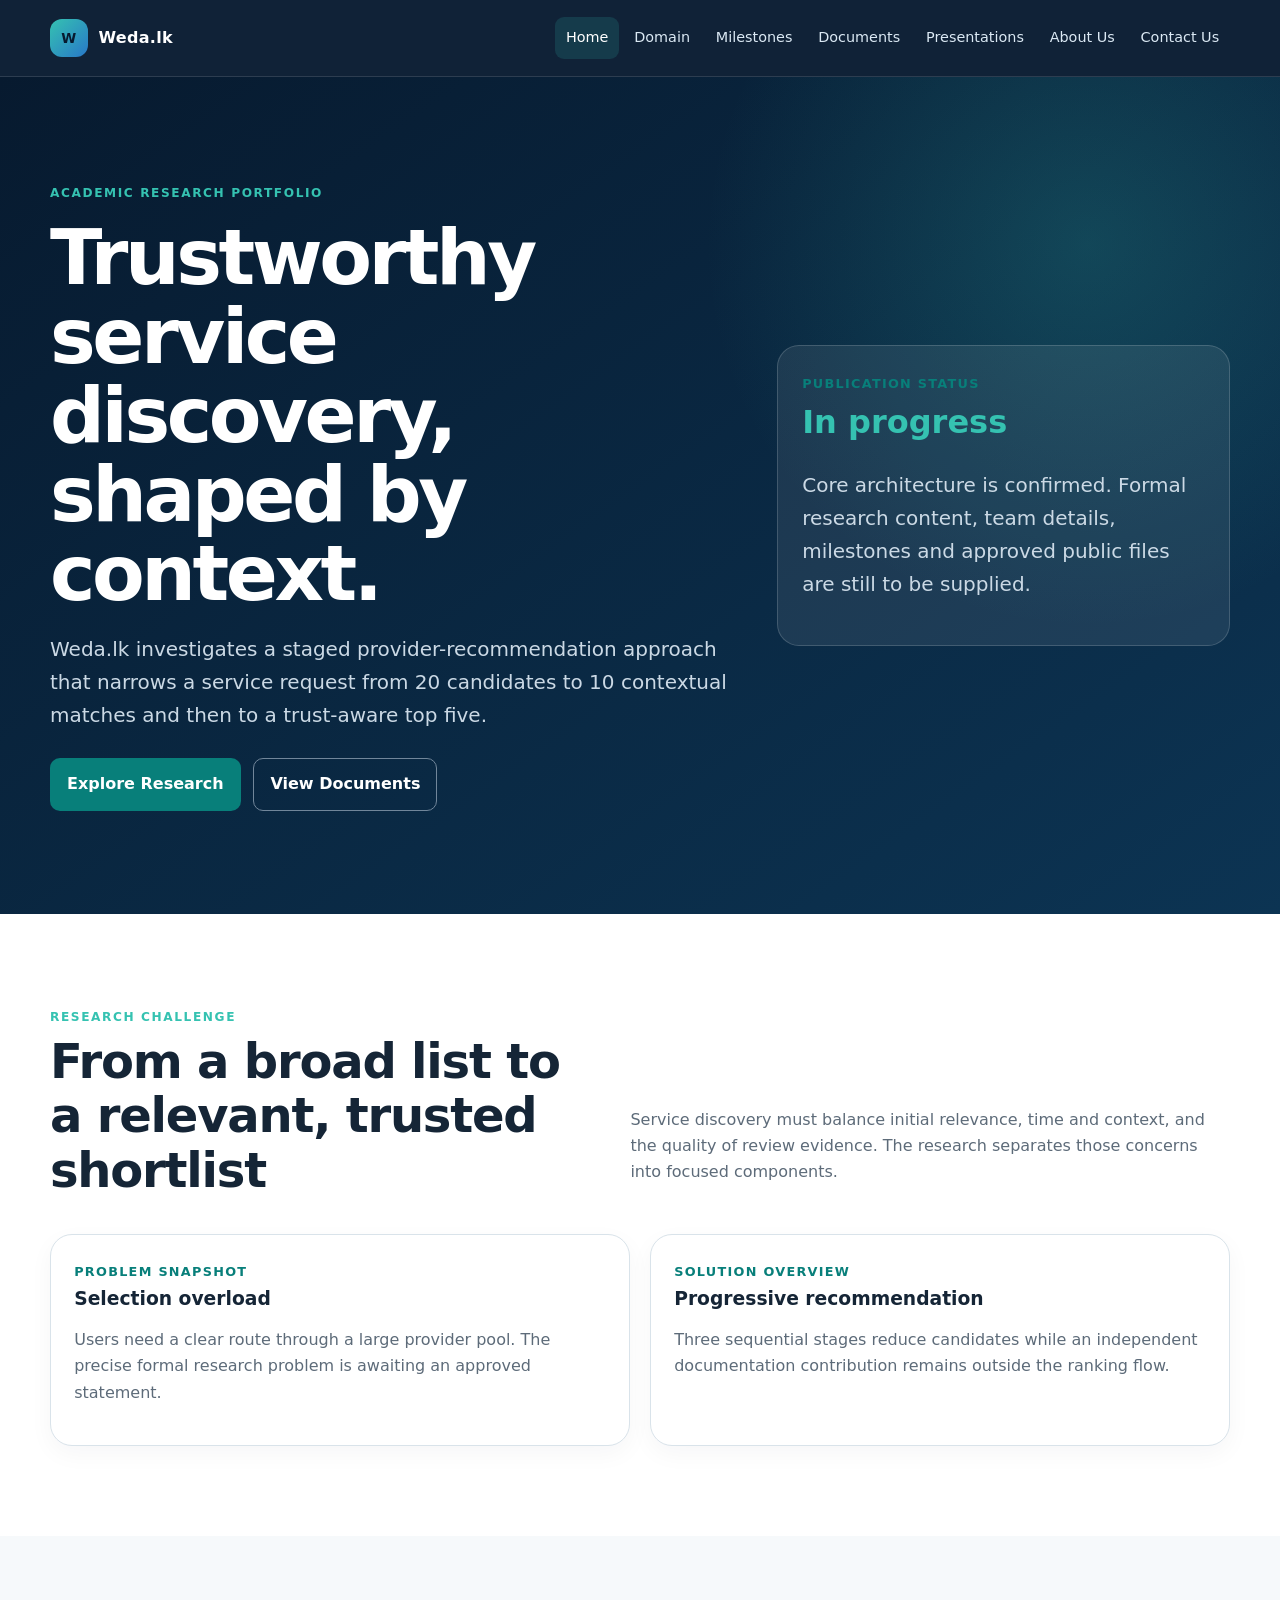
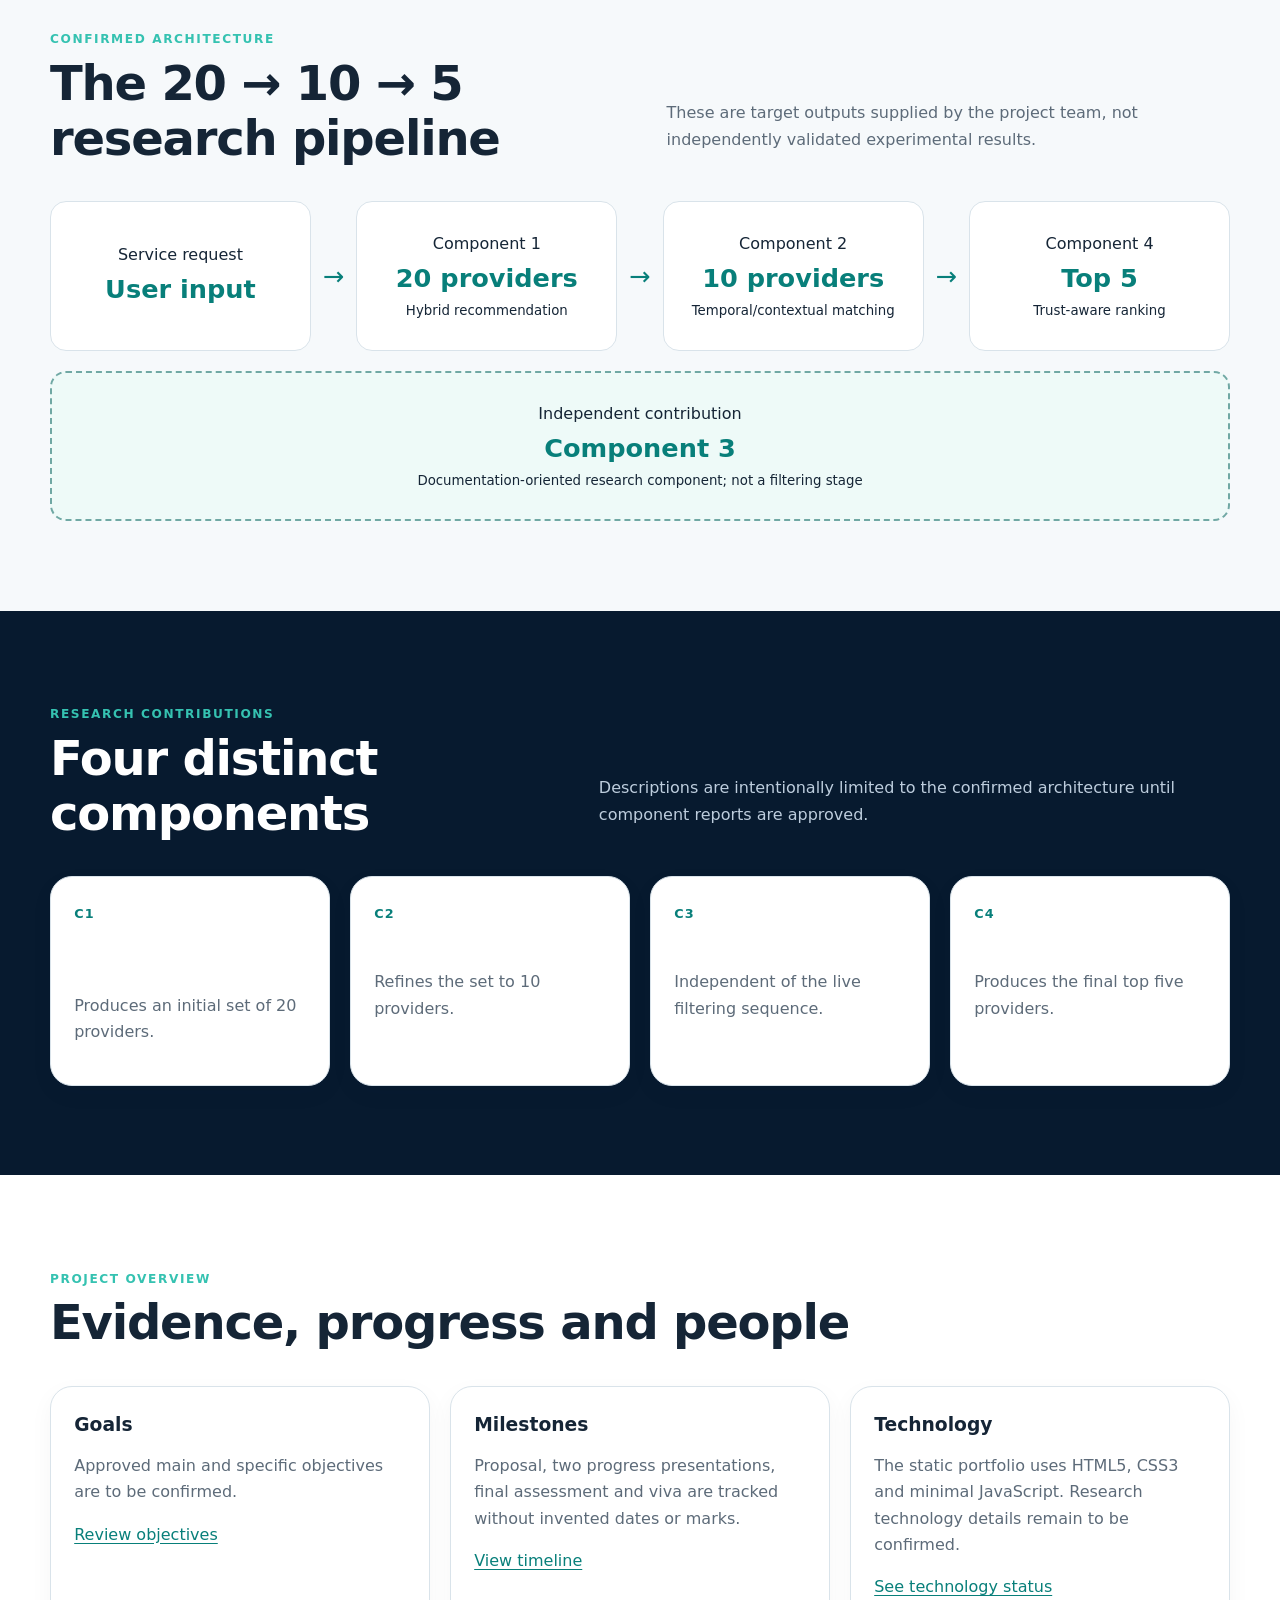
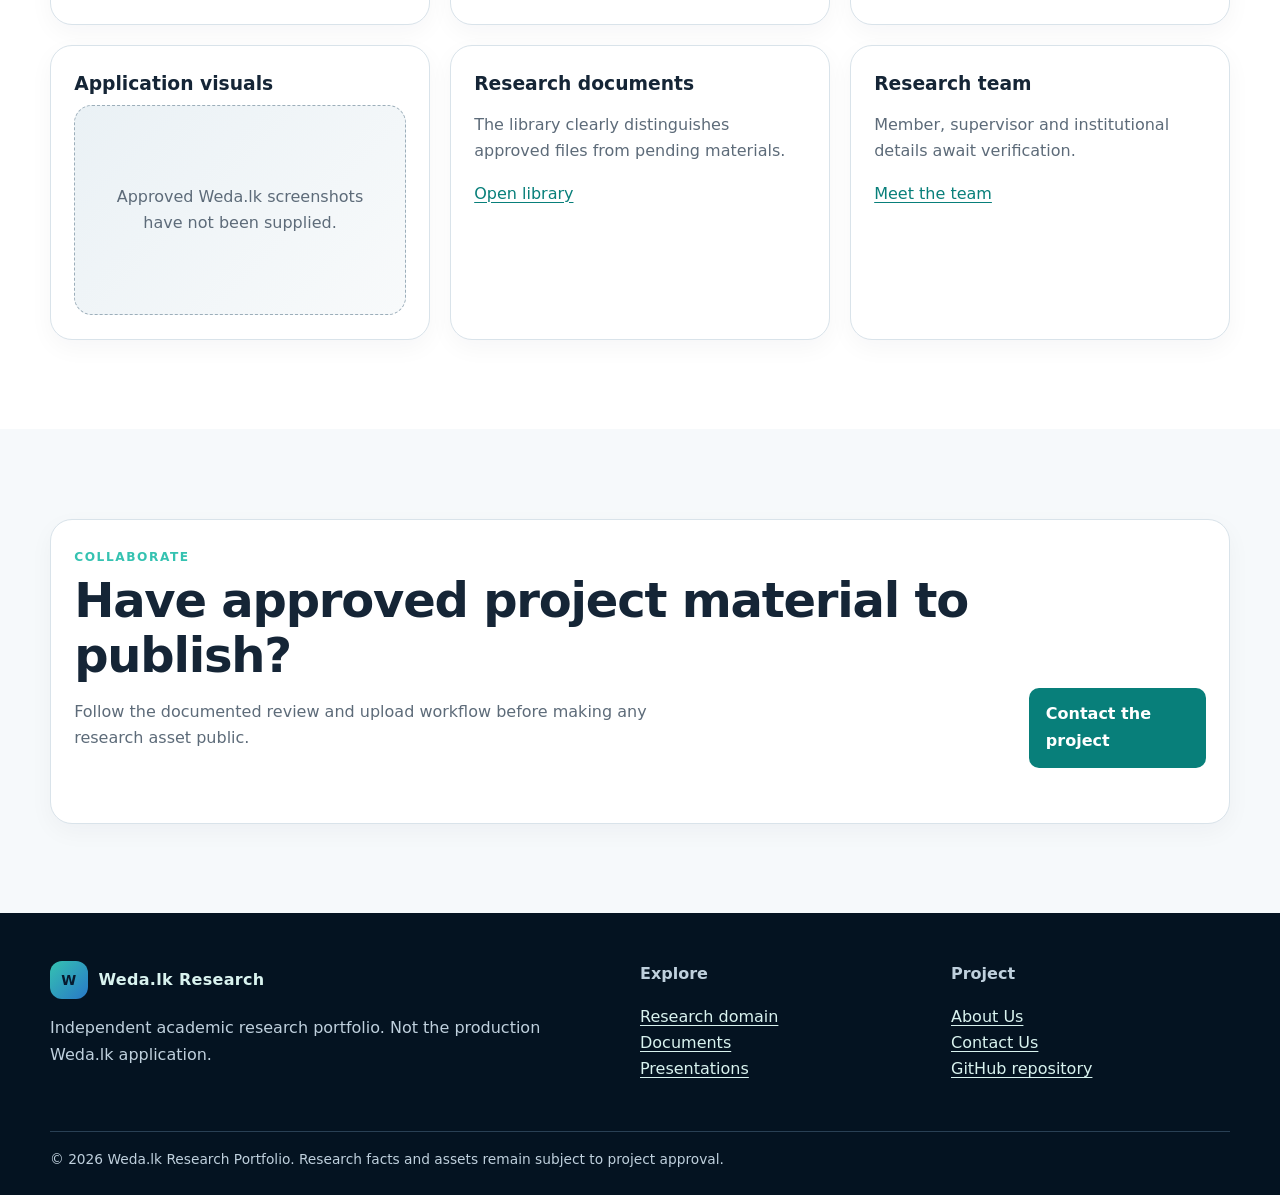
==== index.html @ 677abee5 "Build complete Weda.lk research portfolio" ====
<!doctype html><html lang="en"><head><meta charset="utf-8"><meta name="viewport" content="width=device-width,initial-scale=1"><title>Weda.lk Research Portfolio | Home</title><meta name="description" content="Academic research portfolio for the Weda.lk service-provider recommendation project."><meta property="og:title" content="Weda.lk Research Portfolio"><meta property="og:description" content="Explore the Weda.lk research architecture, methodology, milestones and approved outputs."><meta property="og:type" content="website"><link rel="icon" href="./assets/icons/favicon.svg"><link rel="stylesheet" href="./css/style.css"><script defer src="./js/main.js"></script></head><body><a class="skip-link" href="#main">Skip to content</a>
<header class="site-header"><nav class="container nav-wrap" aria-label="Primary"><a class="brand" href="./index.html"><span class="brand-mark">W</span>Weda.lk <span class="sr-only">Research</span></a><button class="menu-toggle" aria-expanded="false" aria-controls="primary-nav">Menu</button><ul class="nav-list" id="primary-nav"><li><a aria-current="page" href="./index.html">Home</a></li><li><a href="./domain.html">Domain</a></li><li><a href="./milestones.html">Milestones</a></li><li><a href="./documents.html">Documents</a></li><li><a href="./presentations.html">Presentations</a></li><li><a href="./about.html">About Us</a></li><li><a href="./contact.html">Contact Us</a></li></ul></nav></header>
<main id="main"><section class="hero"><div class="container hero-grid"><div><span class="eyebrow">Academic research portfolio</span><h1>Trustworthy service discovery, shaped by context.</h1><p>Weda.lk investigates a staged provider-recommendation approach that narrows a service request from 20 candidates to 10 contextual matches and then to a trust-aware top five.</p><div class="actions"><a class="button" href="./domain.html">Explore Research</a><a class="button button-secondary" href="./documents.html">View Documents</a></div></div><aside class="hero-card" aria-label="Research status"><span class="kicker">Publication status</span><strong>In progress</strong><p>Core architecture is confirmed. Formal research content, team details, milestones and approved public files are still to be supplied.</p></aside></div></section>
<section class="section section-white"><div class="container"><div class="section-head"><div><span class="eyebrow">Research challenge</span><h2>From a broad list to a relevant, trusted shortlist</h2></div><p>Service discovery must balance initial relevance, time and context, and the quality of review evidence. The research separates those concerns into focused components.</p></div><div class="grid grid-2"><article class="card reveal"><span class="kicker">Problem snapshot</span><h3>Selection overload</h3><p>Users need a clear route through a large provider pool. The precise formal research problem is awaiting an approved statement.</p></article><article class="card reveal"><span class="kicker">Solution overview</span><h3>Progressive recommendation</h3><p>Three sequential stages reduce candidates while an independent documentation contribution remains outside the ranking flow.</p></article></div></div></section>
<section class="section"><div class="container"><div class="section-head"><div><span class="eyebrow">Confirmed architecture</span><h2>The 20 → 10 → 5 research pipeline</h2></div><p>These are target outputs supplied by the project team, not independently validated experimental results.</p></div><div class="flow" aria-label="Recommendation pipeline"><div class="flow-step"><span>Service request</span><strong>User input</strong></div><span class="flow-arrow" aria-hidden="true">→</span><div class="flow-step"><span>Component 1</span><strong>20 providers</strong><small>Hybrid recommendation</small></div><span class="flow-arrow" aria-hidden="true">→</span><div class="flow-step"><span>Component 2</span><strong>10 providers</strong><small>Temporal/contextual matching</small></div><span class="flow-arrow" aria-hidden="true">→</span><div class="flow-step"><span>Component 4</span><strong>Top 5</strong><small>Trust-aware ranking</small></div></div><div class="flow-step independent"><span>Independent contribution</span><strong>Component 3</strong><small>Documentation-oriented research component; not a filtering stage</small></div></div></section>
<section class="section section-dark"><div class="container"><div class="section-head"><div><span class="eyebrow">Research contributions</span><h2>Four distinct components</h2></div><p>Descriptions are intentionally limited to the confirmed architecture until component reports are approved.</p></div><div class="grid grid-4"><article class="card"><span class="kicker">C1</span><h3>Hybrid recommendation</h3><p>Produces an initial set of 20 providers.</p></article><article class="card"><span class="kicker">C2</span><h3>Context matching</h3><p>Refines the set to 10 providers.</p></article><article class="card"><span class="kicker">C3</span><h3>Documentation</h3><p>Independent of the live filtering sequence.</p></article><article class="card"><span class="kicker">C4</span><h3>Trust-aware ranking</h3><p>Produces the final top five providers.</p></article></div></div></section>
<section class="section section-white"><div class="container"><div class="section-head"><div><span class="eyebrow">Project overview</span><h2>Evidence, progress and people</h2></div></div><div class="grid grid-3"><article class="card"><h3>Goals</h3><p>Approved main and specific objectives are to be confirmed.</p><a href="./domain.html#objectives">Review objectives</a></article><article class="card"><h3>Milestones</h3><p>Proposal, two progress presentations, final assessment and viva are tracked without invented dates or marks.</p><a href="./milestones.html">View timeline</a></article><article class="card"><h3>Technology</h3><p>The static portfolio uses HTML5, CSS3 and minimal JavaScript. Research technology details remain to be confirmed.</p><a href="./domain.html#technology">See technology status</a></article><article class="card"><h3>Application visuals</h3><div class="placeholder">Approved Weda.lk screenshots have not been supplied.</div></article><article class="card"><h3>Research documents</h3><p>The library clearly distinguishes approved files from pending materials.</p><a href="./documents.html">Open library</a></article><article class="card"><h3>Research team</h3><p>Member, supervisor and institutional details await verification.</p><a href="./about.html">Meet the team</a></article></div></div></section>
<section class="section"><div class="container card"><div class="section-head"><div><span class="eyebrow">Collaborate</span><h2>Have approved project material to publish?</h2><p>Follow the documented review and upload workflow before making any research asset public.</p></div><a class="button" href="./contact.html">Contact the project</a></div></div></section></main>
<footer class="site-footer"><div class="container footer-grid"><div><a class="brand" href="./index.html"><span class="brand-mark">W</span>Weda.lk Research</a><p>Independent academic research portfolio. Not the production Weda.lk application.</p></div><div><strong>Explore</strong><ul><li><a href="./domain.html">Research domain</a></li><li><a href="./documents.html">Documents</a></li><li><a href="./presentations.html">Presentations</a></li></ul></div><div><strong>Project</strong><ul><li><a href="./about.html">About Us</a></li><li><a href="./contact.html">Contact Us</a></li><li><a href="https://github.com/tharu1010/weda-research-portfolio" target="_blank" rel="noopener noreferrer">GitHub repository</a></li></ul></div></div><div class="container subfooter">© <span data-year>2026</span> Weda.lk Research Portfolio. Research facts and assets remain subject to project approval.</div></footer></body></html>
---- css/style.css ----
:root{--navy:#071a2f;--navy-2:#102c49;--ink:#152536;--muted:#5d6b79;--teal:#087f7a;--aqua:#35c2b1;--blue:#2878c8;--paper:#f6f9fb;--white:#fff;--line:#d9e3ea;--amber:#a96005;--shadow:0 18px 50px rgba(7,26,47,.1);--radius:22px;--max:1180px}
*{box-sizing:border-box}html{scroll-behavior:smooth}body{margin:0;font:16px/1.65 system-ui,-apple-system,"Segoe UI",sans-serif;color:var(--ink);background:var(--paper)}img{max-width:100%;height:auto}a{color:var(--teal);text-underline-offset:3px}button,input,select,textarea{font:inherit}.container{width:min(calc(100% - 2rem),var(--max));margin-inline:auto}.skip-link{position:fixed;z-index:100;left:1rem;top:-5rem;background:#fff;padding:.8rem 1rem;border-radius:8px}.skip-link:focus{top:1rem}.site-header{position:sticky;top:0;z-index:40;background:rgba(7,26,47,.96);backdrop-filter:blur(12px);border-bottom:1px solid rgba(255,255,255,.12)}.nav-wrap{min-height:76px;display:flex;align-items:center;justify-content:space-between;gap:1.5rem}.brand{display:flex;align-items:center;gap:.65rem;color:#fff;text-decoration:none;font-weight:800;letter-spacing:.02em}.brand-mark{display:grid;place-items:center;width:38px;height:38px;border-radius:12px;background:linear-gradient(135deg,var(--aqua),var(--blue));color:var(--navy);font-size:.85rem}.nav-list{display:flex;gap:.25rem;align-items:center;margin:0;padding:0;list-style:none}.nav-list a{display:block;color:#dbe9f4;text-decoration:none;padding:.55rem .68rem;border-radius:9px;font-size:.9rem}.nav-list a:hover,.nav-list a[aria-current=page]{background:rgba(53,194,177,.16);color:#fff}.menu-toggle{display:none;color:#fff;background:transparent;border:1px solid #61788f;border-radius:9px;padding:.5rem .7rem}.hero{background:radial-gradient(circle at 85% 20%,rgba(53,194,177,.2),transparent 30%),linear-gradient(145deg,var(--navy),#0c3453);color:#fff;padding:clamp(4rem,8vw,7rem) 0}.hero-grid{display:grid;grid-template-columns:1.2fr .8fr;gap:3rem;align-items:center}.eyebrow{display:inline-flex;align-items:center;gap:.45rem;color:var(--aqua);font-weight:750;text-transform:uppercase;letter-spacing:.13em;font-size:.76rem}.hero h1,.page-hero h1{font-size:clamp(2.5rem,6vw,5.3rem);line-height:1.03;letter-spacing:-.045em;margin:.75rem 0 1.2rem}.hero p{color:#cbd9e5;font-size:clamp(1.05rem,2vw,1.25rem);max-width:66ch}.hero-card{padding:1.5rem;background:rgba(255,255,255,.08);border:1px solid rgba(255,255,255,.16);border-radius:var(--radius)}.hero-card strong{display:block;color:var(--aqua);font-size:2rem}.actions{display:flex;flex-wrap:wrap;gap:.8rem;margin-top:1.6rem}.button{display:inline-flex;align-items:center;justify-content:center;gap:.4rem;padding:.78rem 1rem;border-radius:10px;border:1px solid transparent;background:var(--teal);color:#fff;text-decoration:none;font-weight:720;cursor:pointer}.button:hover{filter:brightness(1.08)}.button-secondary{background:transparent;border-color:#71869a;color:inherit}.button-disabled,[aria-disabled=true]{opacity:.5;pointer-events:none}.page-hero{padding:3.8rem 0;background:linear-gradient(135deg,var(--navy),var(--navy-2));color:#fff}.page-hero h1{font-size:clamp(2.3rem,5vw,4.3rem)}.page-hero p{max-width:70ch;color:#cfdae5;font-size:1.1rem}.section{padding:clamp(3.6rem,7vw,6.5rem) 0}.section-white{background:#fff}.section-dark{background:var(--navy);color:#fff}.section-head{display:flex;justify-content:space-between;gap:2rem;align-items:end;margin-bottom:2rem}.section-head h2,.prose h2{margin:.25rem 0;font-size:clamp(1.8rem,4vw,3rem);line-height:1.14;letter-spacing:-.025em}.section-head p{max-width:62ch;color:var(--muted)}.section-dark .section-head p{color:#bdcddd}.grid{display:grid;gap:1.25rem}.grid-2{grid-template-columns:repeat(2,minmax(0,1fr))}.grid-3{grid-template-columns:repeat(3,minmax(0,1fr))}.grid-4{grid-template-columns:repeat(4,minmax(0,1fr))}.card{background:#fff;border:1px solid var(--line);border-radius:var(--radius);padding:1.45rem;box-shadow:0 8px 24px rgba(7,26,47,.04)}.card h3{margin:.2rem 0 .6rem;line-height:1.25}.card p{color:var(--muted)}.kicker{color:var(--teal);font-weight:750;font-size:.8rem;text-transform:uppercase;letter-spacing:.1em}.flow{display:grid;grid-template-columns:1fr auto 1fr auto 1fr auto 1fr;gap:.75rem;align-items:center}.flow-step{text-align:center;background:#fff;border:1px solid var(--line);padding:1.2rem;border-radius:16px;min-height:150px;display:grid;align-content:center}.flow-step strong{color:var(--teal);font-size:1.6rem}.flow-arrow{color:var(--teal);font-size:1.6rem}.independent{margin-top:1.25rem;border:2px dashed #70a8a4;background:#eefaf8}.notice{border-left:4px solid var(--teal);background:#edf8f7;padding:1rem 1.15rem;border-radius:0 12px 12px 0}.notice-warning{border-color:var(--amber);background:#fff7e8}.badge{display:inline-flex;border:1px solid var(--line);border-radius:999px;padding:.28rem .62rem;font-size:.78rem;font-weight:700;background:#fff}.badge.available{color:#08645f;border-color:#8fd1c9}.badge.pending{color:#865007;border-color:#e1be83}.meta{display:flex;flex-wrap:wrap;gap:.5rem;margin:.8rem 0}.filters{display:grid;grid-template-columns:2fr 1fr 1fr;gap:.8rem;margin-bottom:1.5rem}.field label{display:block;font-weight:700;margin-bottom:.35rem}.field input,.field select,.field textarea{width:100%;padding:.78rem;border:1px solid #aab8c4;border-radius:9px;background:#fff}.library-empty{text-align:center;padding:2.5rem;border:1px dashed #9aabb8;border-radius:16px}.timeline{border-left:2px solid #8ecbc6;margin-left:.7rem;padding-left:2rem}.timeline-item{position:relative;margin-bottom:1.5rem}.timeline-item:before{content:"";position:absolute;width:13px;height:13px;border-radius:50%;background:var(--teal);left:-2.45rem;top:1.3rem;box-shadow:0 0 0 6px #dff4f1}.anchor-nav{display:flex;gap:.5rem;overflow:auto;padding:.75rem 0;position:sticky;top:76px;z-index:20;background:rgba(246,249,251,.95)}.anchor-nav a{white-space:nowrap;background:#fff;border:1px solid var(--line);border-radius:999px;padding:.45rem .75rem;text-decoration:none;font-size:.85rem}.prose{max-width:850px}.prose section{scroll-margin-top:150px;padding:2rem 0;border-bottom:1px solid var(--line)}.prose h3{margin-top:1.5rem}.placeholder{min-height:210px;display:grid;place-items:center;text-align:center;background:linear-gradient(135deg,#eaf1f5,#f8fafb);border:1px dashed #9caeba;border-radius:18px;color:var(--muted);padding:1.5rem}.team-avatar{width:64px;height:64px;display:grid;place-items:center;background:var(--navy);color:#fff;border-radius:18px;font-weight:800}.site-footer{background:#041321;color:#bfd0dd;padding:3rem 0 1.5rem}.footer-grid{display:grid;grid-template-columns:2fr 1fr 1fr;gap:2rem}.site-footer a{color:#d9f3ef}.site-footer ul{list-style:none;padding:0}.subfooter{border-top:1px solid #294054;margin-top:2rem;padding-top:1rem;font-size:.86rem}.reveal{opacity:0;transform:translateY(14px);transition:.55s ease}.reveal.is-visible{opacity:1;transform:none}:focus-visible{outline:3px solid #f2b84b;outline-offset:3px}.js-hidden{display:none!important}
@media(max-width:950px){.menu-toggle{display:block}.nav-list{display:none;position:absolute;top:76px;left:1rem;right:1rem;background:var(--navy);padding:.7rem;border-radius:12px;box-shadow:var(--shadow)}.nav-list.open{display:block}.nav-list a{padding:.75rem}.hero-grid,.grid-4,.grid-3{grid-template-columns:repeat(2,minmax(0,1fr))}.flow{grid-template-columns:1fr}.flow-arrow{transform:rotate(90deg);text-align:center}.footer-grid{grid-template-columns:1fr 1fr}.filters{grid-template-columns:1fr}}
@media(max-width:640px){.container{width:min(calc(100% - 1.25rem),var(--max))}.hero-grid,.grid-4,.grid-3,.grid-2,.footer-grid{grid-template-columns:1fr}.hero{padding:3.5rem 0}.hero h1{font-size:2.65rem}.section{padding:3.2rem 0}.section-head{display:block}.actions .button{width:100%}.card{padding:1.15rem}.anchor-nav{top:68px}}
@media(prefers-reduced-motion:reduce){html{scroll-behavior:auto}*,*:before,*:after{animation-duration:.01ms!important;transition-duration:.01ms!important}.reveal{opacity:1;transform:none}}
.sr-only{position:absolute!important;width:1px!important;height:1px!important;padding:0!important;margin:-1px!important;overflow:hidden!important;clip:rect(0,0,0,0)!important;white-space:nowrap!important;border:0!important}
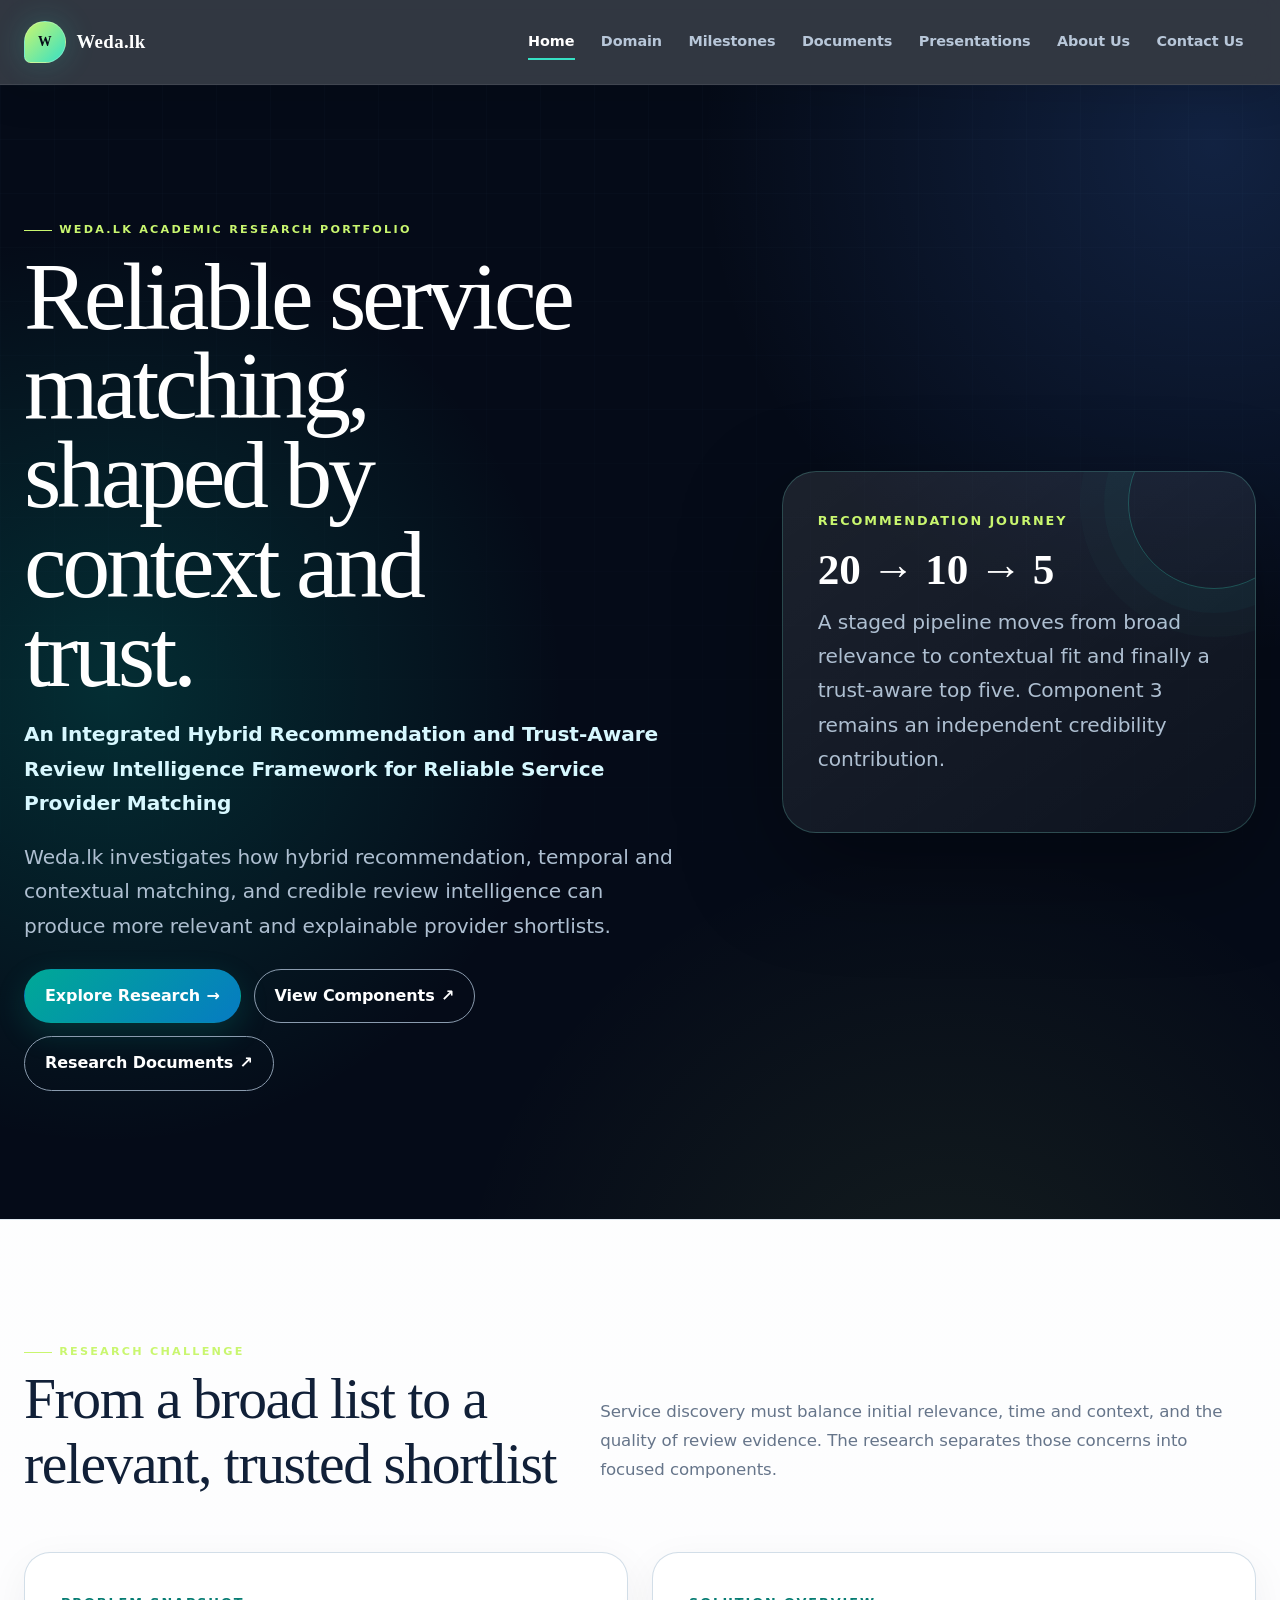
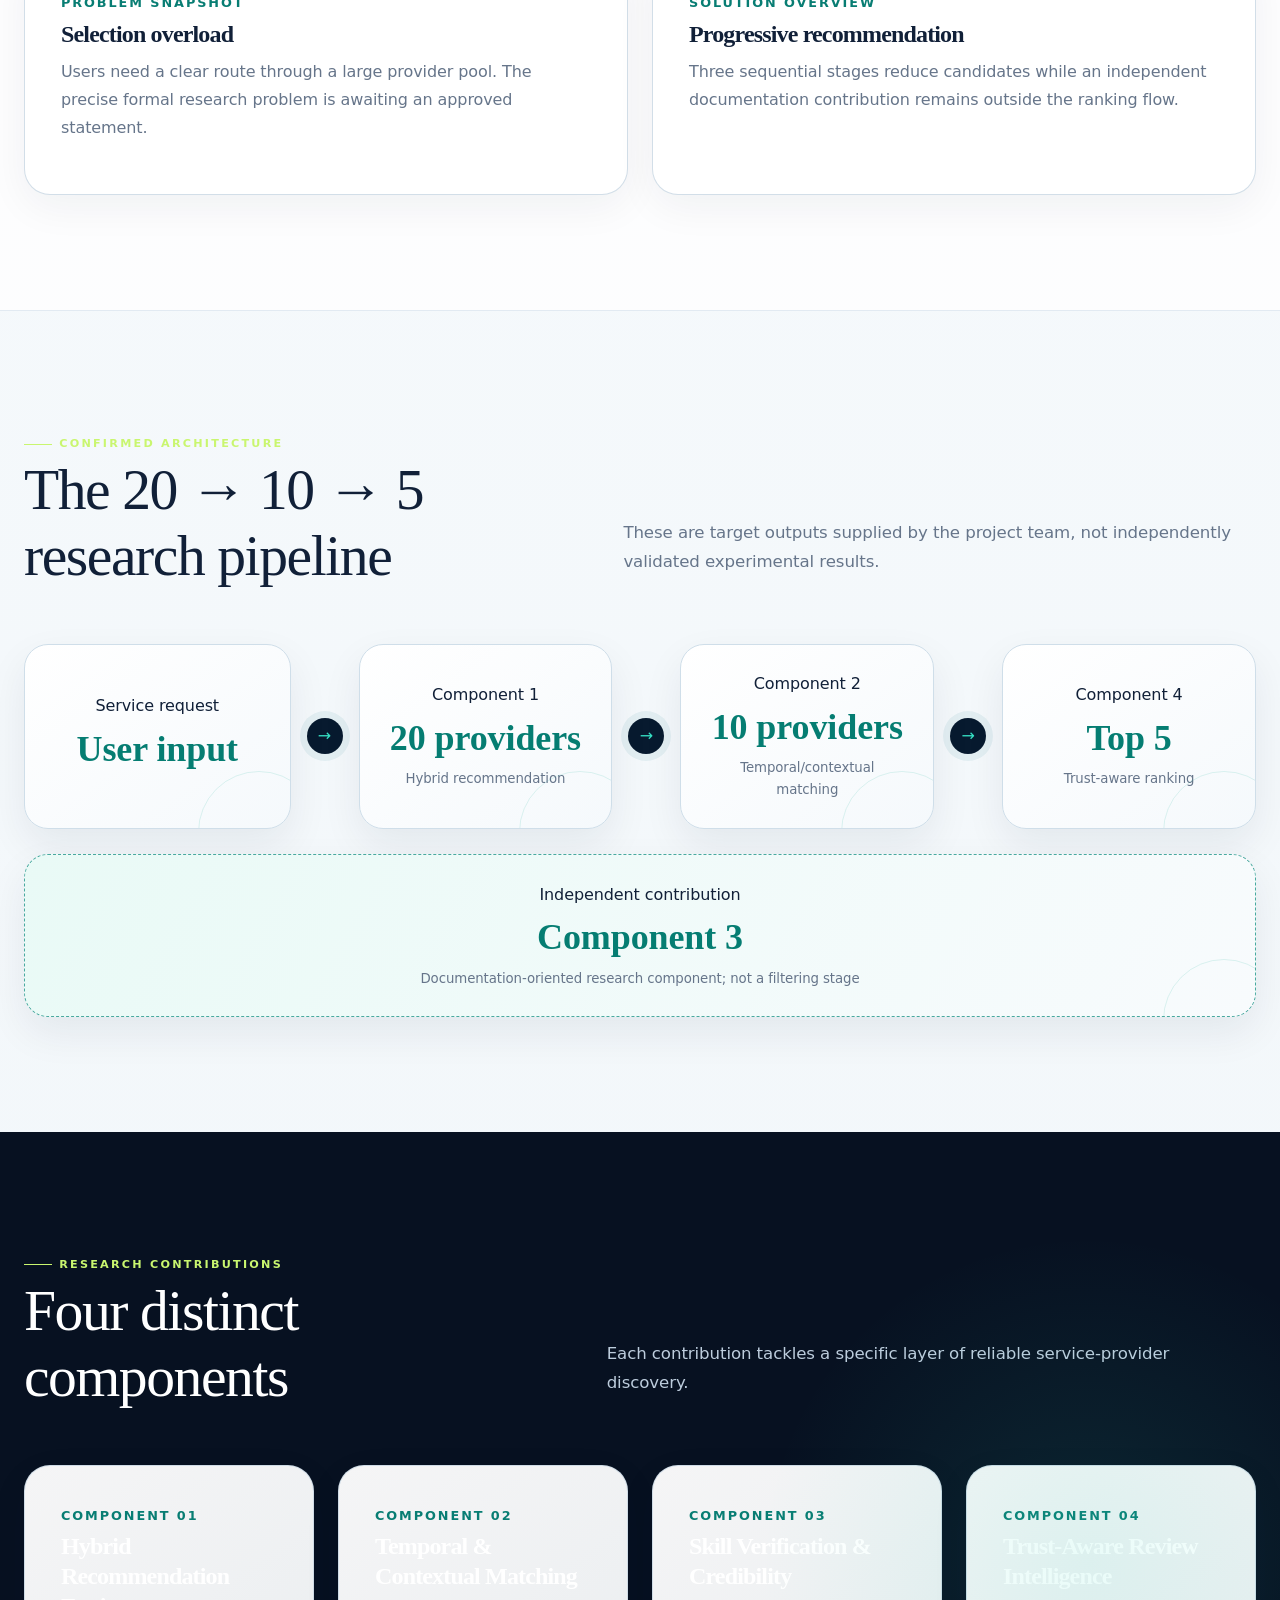
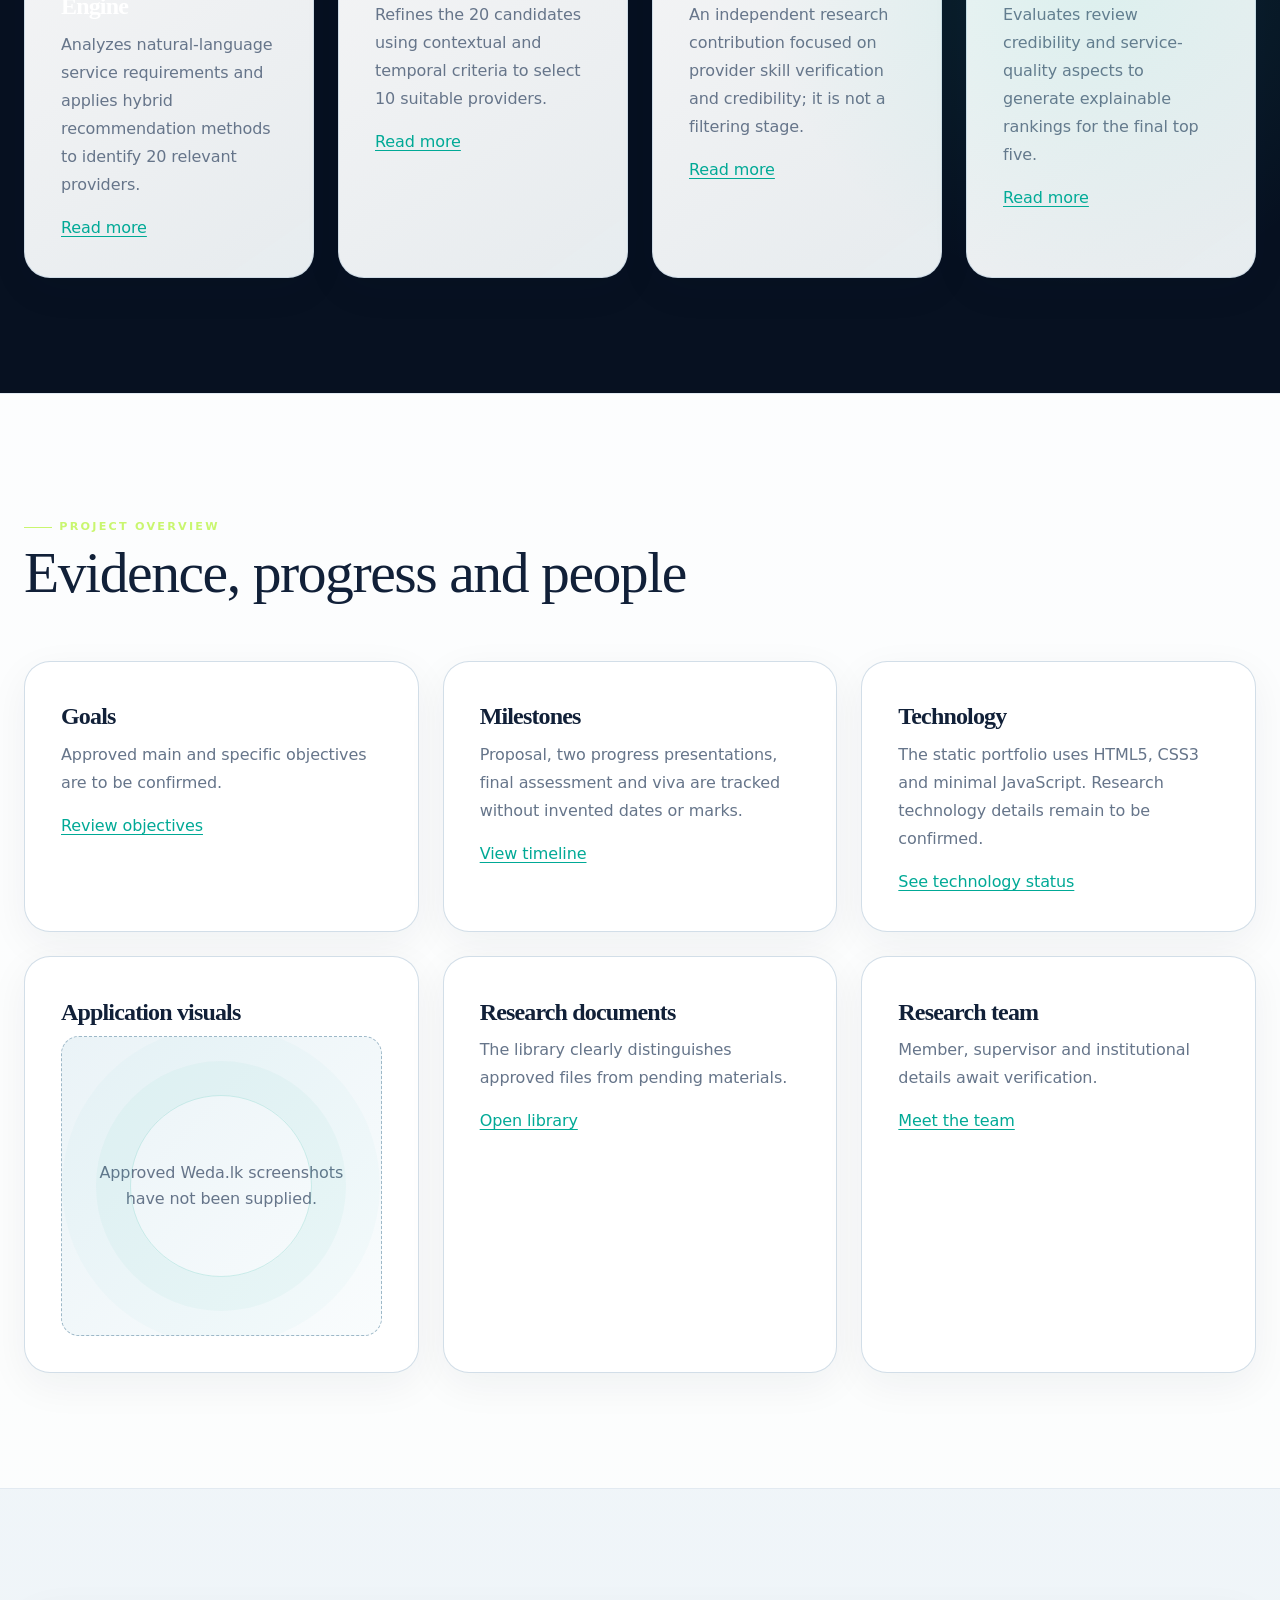
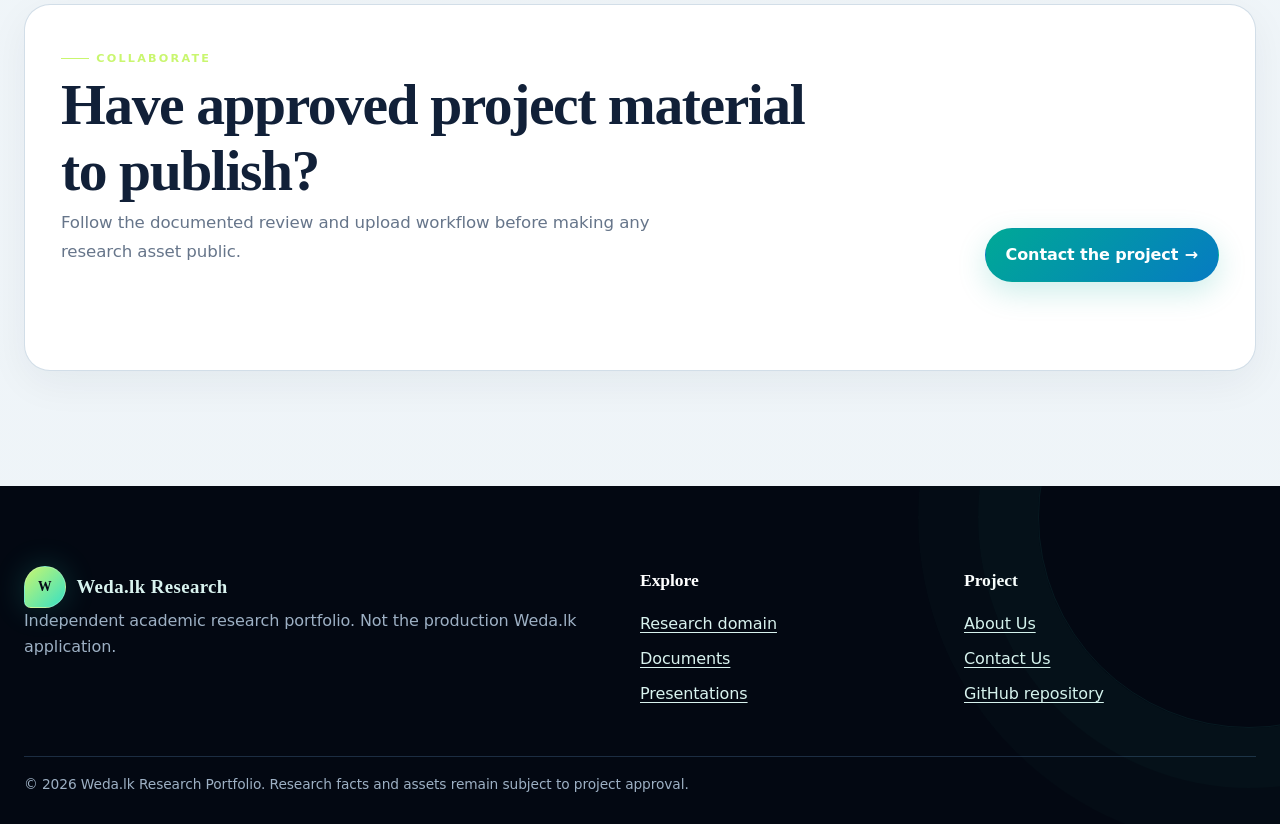
==== commit b73f2f6c: "Implement Weda.lk portfolio backend-ready redesign" ====
--- a/index.html
+++ b/index.html
@@ -1,9 +1,9 @@
 <!doctype html><html lang="en"><head><meta charset="utf-8"><meta name="viewport" content="width=device-width,initial-scale=1"><title>Weda.lk Research Portfolio | Home</title><meta name="description" content="Academic research portfolio for the Weda.lk service-provider recommendation project."><meta property="og:title" content="Weda.lk Research Portfolio"><meta property="og:description" content="Explore the Weda.lk research architecture, methodology, milestones and approved outputs."><meta property="og:type" content="website"><link rel="icon" href="./assets/icons/favicon.svg"><link rel="stylesheet" href="./css/style.css"><script defer src="./js/main.js"></script></head><body><a class="skip-link" href="#main">Skip to content</a>
 <header class="site-header"><nav class="container nav-wrap" aria-label="Primary"><a class="brand" href="./index.html"><span class="brand-mark">W</span>Weda.lk <span class="sr-only">Research</span></a><button class="menu-toggle" aria-expanded="false" aria-controls="primary-nav">Menu</button><ul class="nav-list" id="primary-nav"><li><a aria-current="page" href="./index.html">Home</a></li><li><a href="./domain.html">Domain</a></li><li><a href="./milestones.html">Milestones</a></li><li><a href="./documents.html">Documents</a></li><li><a href="./presentations.html">Presentations</a></li><li><a href="./about.html">About Us</a></li><li><a href="./contact.html">Contact Us</a></li></ul></nav></header>
-<main id="main"><section class="hero"><div class="container hero-grid"><div><span class="eyebrow">Academic research portfolio</span><h1>Trustworthy service discovery, shaped by context.</h1><p>Weda.lk investigates a staged provider-recommendation approach that narrows a service request from 20 candidates to 10 contextual matches and then to a trust-aware top five.</p><div class="actions"><a class="button" href="./domain.html">Explore Research</a><a class="button button-secondary" href="./documents.html">View Documents</a></div></div><aside class="hero-card" aria-label="Research status"><span class="kicker">Publication status</span><strong>In progress</strong><p>Core architecture is confirmed. Formal research content, team details, milestones and approved public files are still to be supplied.</p></aside></div></section>
+<main id="main"><section class="hero"><div class="container hero-grid"><div><span class="eyebrow">Weda.lk academic research portfolio</span><h1>Reliable service matching, shaped by context and trust.</h1><p class="hero-title">An Integrated Hybrid Recommendation and Trust-Aware Review Intelligence Framework for Reliable Service Provider Matching</p><p>Weda.lk investigates how hybrid recommendation, temporal and contextual matching, and credible review intelligence can produce more relevant and explainable provider shortlists.</p><div class="actions"><a class="button" href="./domain.html">Explore Research</a><a class="button button-secondary" href="#components">View Components</a><a class="button button-secondary" href="./documents.html">Research Documents</a></div></div><aside class="hero-card" aria-label="Research architecture"><span class="kicker">Recommendation journey</span><strong>20 → 10 → 5</strong><p>A staged pipeline moves from broad relevance to contextual fit and finally a trust-aware top five. Component 3 remains an independent credibility contribution.</p></aside></div></section>
 <section class="section section-white"><div class="container"><div class="section-head"><div><span class="eyebrow">Research challenge</span><h2>From a broad list to a relevant, trusted shortlist</h2></div><p>Service discovery must balance initial relevance, time and context, and the quality of review evidence. The research separates those concerns into focused components.</p></div><div class="grid grid-2"><article class="card reveal"><span class="kicker">Problem snapshot</span><h3>Selection overload</h3><p>Users need a clear route through a large provider pool. The precise formal research problem is awaiting an approved statement.</p></article><article class="card reveal"><span class="kicker">Solution overview</span><h3>Progressive recommendation</h3><p>Three sequential stages reduce candidates while an independent documentation contribution remains outside the ranking flow.</p></article></div></div></section>
 <section class="section"><div class="container"><div class="section-head"><div><span class="eyebrow">Confirmed architecture</span><h2>The 20 → 10 → 5 research pipeline</h2></div><p>These are target outputs supplied by the project team, not independently validated experimental results.</p></div><div class="flow" aria-label="Recommendation pipeline"><div class="flow-step"><span>Service request</span><strong>User input</strong></div><span class="flow-arrow" aria-hidden="true">→</span><div class="flow-step"><span>Component 1</span><strong>20 providers</strong><small>Hybrid recommendation</small></div><span class="flow-arrow" aria-hidden="true">→</span><div class="flow-step"><span>Component 2</span><strong>10 providers</strong><small>Temporal/contextual matching</small></div><span class="flow-arrow" aria-hidden="true">→</span><div class="flow-step"><span>Component 4</span><strong>Top 5</strong><small>Trust-aware ranking</small></div></div><div class="flow-step independent"><span>Independent contribution</span><strong>Component 3</strong><small>Documentation-oriented research component; not a filtering stage</small></div></div></section>
-<section class="section section-dark"><div class="container"><div class="section-head"><div><span class="eyebrow">Research contributions</span><h2>Four distinct components</h2></div><p>Descriptions are intentionally limited to the confirmed architecture until component reports are approved.</p></div><div class="grid grid-4"><article class="card"><span class="kicker">C1</span><h3>Hybrid recommendation</h3><p>Produces an initial set of 20 providers.</p></article><article class="card"><span class="kicker">C2</span><h3>Context matching</h3><p>Refines the set to 10 providers.</p></article><article class="card"><span class="kicker">C3</span><h3>Documentation</h3><p>Independent of the live filtering sequence.</p></article><article class="card"><span class="kicker">C4</span><h3>Trust-aware ranking</h3><p>Produces the final top five providers.</p></article></div></div></section>
+<section class="section section-dark" id="components"><div class="container"><div class="section-head"><div><span class="eyebrow">Research contributions</span><h2>Four distinct components</h2></div><p>Each contribution tackles a specific layer of reliable service-provider discovery.</p></div><div class="grid grid-4"><article class="card"><span class="kicker">Component 01</span><h3>Hybrid Recommendation Engine</h3><p>Analyzes natural-language service requirements and applies hybrid recommendation methods to identify 20 relevant providers.</p><a href="./domain.html#component-1">Read more</a></article><article class="card"><span class="kicker">Component 02</span><h3>Temporal &amp; Contextual Matching</h3><p>Refines the 20 candidates using contextual and temporal criteria to select 10 suitable providers.</p><a href="./domain.html#component-2">Read more</a></article><article class="card"><span class="kicker">Component 03</span><h3>Skill Verification &amp; Credibility</h3><p>An independent research contribution focused on provider skill verification and credibility; it is not a filtering stage.</p><a href="./domain.html#component-3">Read more</a></article><article class="card"><span class="kicker">Component 04</span><h3>Trust-Aware Review Intelligence</h3><p>Evaluates review credibility and service-quality aspects to generate explainable rankings for the final top five.</p><a href="./domain.html#component-4">Read more</a></article></div></div></section>
 <section class="section section-white"><div class="container"><div class="section-head"><div><span class="eyebrow">Project overview</span><h2>Evidence, progress and people</h2></div></div><div class="grid grid-3"><article class="card"><h3>Goals</h3><p>Approved main and specific objectives are to be confirmed.</p><a href="./domain.html#objectives">Review objectives</a></article><article class="card"><h3>Milestones</h3><p>Proposal, two progress presentations, final assessment and viva are tracked without invented dates or marks.</p><a href="./milestones.html">View timeline</a></article><article class="card"><h3>Technology</h3><p>The static portfolio uses HTML5, CSS3 and minimal JavaScript. Research technology details remain to be confirmed.</p><a href="./domain.html#technology">See technology status</a></article><article class="card"><h3>Application visuals</h3><div class="placeholder">Approved Weda.lk screenshots have not been supplied.</div></article><article class="card"><h3>Research documents</h3><p>The library clearly distinguishes approved files from pending materials.</p><a href="./documents.html">Open library</a></article><article class="card"><h3>Research team</h3><p>Member, supervisor and institutional details await verification.</p><a href="./about.html">Meet the team</a></article></div></div></section>
 <section class="section"><div class="container card"><div class="section-head"><div><span class="eyebrow">Collaborate</span><h2>Have approved project material to publish?</h2><p>Follow the documented review and upload workflow before making any research asset public.</p></div><a class="button" href="./contact.html">Contact the project</a></div></div></section></main>
 <footer class="site-footer"><div class="container footer-grid"><div><a class="brand" href="./index.html"><span class="brand-mark">W</span>Weda.lk Research</a><p>Independent academic research portfolio. Not the production Weda.lk application.</p></div><div><strong>Explore</strong><ul><li><a href="./domain.html">Research domain</a></li><li><a href="./documents.html">Documents</a></li><li><a href="./presentations.html">Presentations</a></li></ul></div><div><strong>Project</strong><ul><li><a href="./about.html">About Us</a></li><li><a href="./contact.html">Contact Us</a></li><li><a href="https://github.com/tharu1010/weda-research-portfolio" target="_blank" rel="noopener noreferrer">GitHub repository</a></li></ul></div></div><div class="container subfooter">© <span data-year>2026</span> Weda.lk Research Portfolio. Research facts and assets remain subject to project approval.</div></footer></body></html>
--- a/css/style.css
+++ b/css/style.css
@@ -4,3 +4,26 @@
 @media(max-width:640px){.container{width:min(calc(100% - 1.25rem),var(--max))}.hero-grid,.grid-4,.grid-3,.grid-2,.footer-grid{grid-template-columns:1fr}.hero{padding:3.5rem 0}.hero h1{font-size:2.65rem}.section{padding:3.2rem 0}.section-head{display:block}.actions .button{width:100%}.card{padding:1.15rem}.anchor-nav{top:68px}}
 @media(prefers-reduced-motion:reduce){html{scroll-behavior:auto}*,*:before,*:after{animation-duration:.01ms!important;transition-duration:.01ms!important}.reveal{opacity:1;transform:none}}
 .sr-only{position:absolute!important;width:1px!important;height:1px!important;padding:0!important;margin:-1px!important;overflow:hidden!important;clip:rect(0,0,0,0)!important;white-space:nowrap!important;border:0!important}
+
+/* Weda.lk 2026 premium redesign */
+:root{--navy:#050b18;--navy-2:#0a1930;--ink:#112038;--muted:#66758a;--teal:#00a996;--aqua:#36e0c4;--blue:#4b8cff;--lime:#c9f66f;--paper:#f3f7fb;--white:#fff;--line:#dce6ef;--amber:#b96e10;--shadow:0 24px 70px rgba(6,19,40,.12);--radius:26px;--max:1240px}
+body{font-family:Inter,ui-sans-serif,system-ui,-apple-system,"Segoe UI",sans-serif;background:linear-gradient(180deg,#f8fbfd 0,#eef4f8 100%);letter-spacing:-.006em}h1,h2,h3{font-family:Georgia,"Times New Roman",serif;letter-spacing:-.035em}p{margin-top:0}.container{width:min(calc(100% - 3rem),var(--max))}
+.site-header{background:rgba(5,11,24,.82);border-bottom:1px solid rgba(255,255,255,.08);box-shadow:0 8px 40px rgba(0,0,0,.12)}.nav-wrap{min-height:84px}.brand{font-family:Georgia,"Times New Roman",serif;font-size:1.18rem}.brand-mark{position:relative;width:42px;height:42px;border:1px solid rgba(255,255,255,.25);border-radius:50% 50% 50% 16%;background:linear-gradient(135deg,var(--lime),var(--aqua));box-shadow:0 0 32px rgba(54,224,196,.2)}.nav-list{gap:.1rem}.nav-list a{position:relative;padding:.62rem .78rem;color:#b8c7d9;font-weight:650}.nav-list a:after{content:"";position:absolute;left:.75rem;right:.75rem;bottom:.25rem;height:2px;background:var(--aqua);transform:scaleX(0);transition:transform .25s}.nav-list a:hover,.nav-list a[aria-current=page]{background:transparent;color:#fff}.nav-list a:hover:after,.nav-list a[aria-current=page]:after{transform:scaleX(1)}
+.hero{position:relative;isolation:isolate;min-height:calc(100vh - 84px);display:grid;align-items:center;padding:clamp(5rem,10vw,9rem) 0;background:#050b18;overflow:hidden}.hero:before,.page-hero:before{content:"";position:absolute;inset:-30%;z-index:-2;background:radial-gradient(circle at 24% 52%,rgba(0,169,150,.22),transparent 25%),radial-gradient(circle at 78% 22%,rgba(75,140,255,.18),transparent 24%),radial-gradient(circle at 65% 88%,rgba(201,246,111,.08),transparent 24%);animation:aurora 12s ease-in-out infinite alternate}.hero:after{content:"";position:absolute;inset:0;z-index:-1;opacity:.19;background-image:linear-gradient(rgba(110,170,210,.13) 1px,transparent 1px),linear-gradient(90deg,rgba(110,170,210,.13) 1px,transparent 1px);background-size:54px 54px;mask-image:linear-gradient(to bottom,black,transparent 88%)}@keyframes aurora{to{transform:translate3d(3%,2%,0) scale(1.07)}}.hero-grid{grid-template-columns:minmax(0,1.16fr) minmax(340px,.84fr);gap:clamp(3rem,8vw,7rem)}.hero h1,.page-hero h1{font-family:Georgia,"Times New Roman",serif;font-weight:500;max-width:12ch}.hero h1{font-size:clamp(3.7rem,7.5vw,7.25rem);line-height:.93}.hero h1::first-line{color:#fff}.eyebrow{font-size:.7rem;letter-spacing:.2em;color:var(--lime)}.eyebrow:before{content:"";width:28px;height:1px;background:currentColor}.hero p{font-size:clamp(1.06rem,1.8vw,1.26rem);line-height:1.7;color:#aebfd1}.hero-card{position:relative;padding:2.2rem;background:linear-gradient(145deg,rgba(255,255,255,.095),rgba(255,255,255,.035));border:1px solid rgba(123,239,218,.22);border-radius:34px;box-shadow:0 35px 100px rgba(0,0,0,.34);overflow:hidden}.hero-card:before{content:"";position:absolute;width:170px;height:170px;border:1px solid rgba(54,224,196,.28);border-radius:50%;right:-45px;top:-55px;box-shadow:0 0 0 24px rgba(54,224,196,.03),0 0 0 48px rgba(54,224,196,.02)}.hero-card strong{font-family:Georgia,"Times New Roman",serif;font-size:2.7rem;color:#fff}.hero-card .kicker{color:var(--lime)}
+.button{min-height:50px;padding:.82rem 1.25rem;border-radius:999px;background:linear-gradient(135deg,var(--teal),#067bc2);box-shadow:0 10px 30px rgba(0,169,150,.2);transition:transform .2s,box-shadow .2s,filter .2s}.button:after{content:"→";transition:transform .2s}.button:hover{transform:translateY(-2px);box-shadow:0 16px 34px rgba(0,169,150,.28)}.button-secondary{background:transparent;border-color:#8a9bae;color:inherit;box-shadow:none}.button-secondary:after{content:"↗"}.button-disabled:after{content:""}
+.page-hero{position:relative;isolation:isolate;overflow:hidden;padding:clamp(5rem,9vw,8rem) 0;background:#050b18}.page-hero:after{content:"WEDA / RESEARCH";position:absolute;right:2vw;bottom:-.25em;color:rgba(255,255,255,.035);font:700 clamp(4rem,11vw,10rem)/1 Georgia,serif;letter-spacing:-.07em;white-space:nowrap;z-index:-1}.page-hero h1{font-weight:500;font-size:clamp(3.2rem,7vw,6.2rem);margin-bottom:1.4rem}.page-hero p{max-width:62ch;line-height:1.75}
+.section{padding:clamp(5rem,9vw,9rem) 0}.section-white{background:rgba(255,255,255,.78);border-block:1px solid rgba(220,230,239,.8)}.section-dark{position:relative;background:#071121;overflow:hidden}.section-dark:after{content:"";position:absolute;inset:0;background:radial-gradient(circle at 85% 50%,rgba(54,224,196,.11),transparent 28%);pointer-events:none}.section-head{margin-bottom:3.2rem}.section-head h2,.prose h2{font-size:clamp(2.3rem,4.5vw,4.25rem);font-weight:500}.section-head>div{max-width:760px}.section-head p{font-size:1.04rem;line-height:1.75}
+.grid{gap:1.5rem}.card{position:relative;padding:clamp(1.5rem,3vw,2.25rem);border:1px solid rgba(203,217,229,.86);border-radius:var(--radius);box-shadow:0 12px 40px rgba(10,35,62,.055);overflow:hidden;transition:transform .28s,border-color .28s,box-shadow .28s}.card:before{content:"";position:absolute;left:0;top:0;width:100%;height:3px;background:linear-gradient(90deg,var(--aqua),var(--blue));transform:scaleX(0);transform-origin:left;transition:transform .3s}.card:hover{transform:translateY(-6px);border-color:#a7c6d8;box-shadow:var(--shadow)}.card:hover:before{transform:scaleX(1)}.card h2,.card h3{font-weight:600}.card h3{font-size:1.5rem}.card p{line-height:1.75}.kicker{color:#087d73;letter-spacing:.15em}
+.flow{position:relative;grid-template-columns:1.05fr auto 1fr auto 1fr auto 1fr;gap:1rem}.flow-step{position:relative;min-height:185px;padding:1.65rem;background:linear-gradient(145deg,#fff,#f5f9fc);border-color:#cfdee9;border-radius:24px;box-shadow:0 16px 40px rgba(10,35,62,.07);overflow:hidden}.flow-step:after{content:"";position:absolute;inset:auto -30px -65px auto;width:120px;height:120px;border:1px solid rgba(0,169,150,.13);border-radius:50%}.flow-step strong{font-family:Georgia,"Times New Roman",serif;font-size:2.25rem;color:#057d72}.flow-step small{color:var(--muted)}.flow-arrow{display:grid;place-items:center;width:36px;height:36px;border-radius:50%;background:#071a2f;color:var(--aqua);font-size:1rem;box-shadow:0 0 0 7px #e2eef2}.independent{margin-top:1.6rem;min-height:140px;border:1px dashed #49a99f;background:linear-gradient(120deg,#e9faf6,#f8fbfd)}
+.notice{padding:1.2rem 1.4rem;border-left:0;border:1px solid #acdcd5;border-radius:18px;background:linear-gradient(135deg,#edf9f7,#fff)}.notice-warning{border-color:#e7c797;background:#fffaf0}.badge{padding:.38rem .72rem;background:#f8fbfd;border-color:#cfdee8}.badge.available{background:#e9faf6}.badge.pending{background:#fff8e9}.meta{gap:.6rem;margin:1rem 0}
+.filters{position:relative;padding:1.2rem;grid-template-columns:2fr 1fr 1fr;gap:1rem;margin:-2.5rem 0 2.5rem;background:rgba(255,255,255,.93);border:1px solid var(--line);border-radius:22px;box-shadow:var(--shadow);backdrop-filter:blur(14px)}.field label{font-size:.75rem;text-transform:uppercase;letter-spacing:.1em;color:#53667a}.field input,.field select,.field textarea{min-height:51px;padding:.8rem 1rem;border-color:#c8d6e1;border-radius:13px;transition:border-color .2s,box-shadow .2s}.field input:focus,.field select:focus,.field textarea:focus{border-color:var(--teal);box-shadow:0 0 0 4px rgba(0,169,150,.1);outline:0}#library-list .card{display:flex;flex-direction:column;min-height:310px}#library-list .card .actions{margin-top:auto}#library-list .card h2{font-size:1.65rem}.library-empty{grid-column:1/-1;background:#fff}
+.timeline{position:relative;border-left:0;margin:0;padding:0;counter-reset:milestone}.timeline:before{content:"";position:absolute;top:0;bottom:0;left:34px;width:2px;background:linear-gradient(var(--aqua),#c7d5df)}.timeline-item{counter-increment:milestone;margin-left:88px;margin-bottom:2rem;overflow:visible}.timeline-item:before{content:counter(milestone,decimal-leading-zero);left:-88px;top:1.25rem;width:68px;height:68px;display:grid;place-items:center;background:#071a2f;color:var(--aqua);font:600 1.1rem Georgia,serif;box-shadow:0 0 0 7px #e2eef2;border:1px solid #20506b}
+.anchor-nav{top:84px;padding:1rem 0;background:rgba(243,247,251,.92);backdrop-filter:blur(14px)}.anchor-nav a{padding:.55rem .9rem;border-color:#cfdee8;color:#36506a;transition:.2s}.anchor-nav a:hover{background:#071a2f;color:#fff}.prose{max-width:940px;margin-inline:auto}.prose section{padding:3.2rem 0;scroll-margin-top:170px}.prose section>p{font-size:1.06rem;line-height:1.85;color:#526479}.prose h3{font-size:1.35rem}.placeholder{position:relative;min-height:300px;border-color:#9db8c8;background:linear-gradient(135deg,#eaf3f7,#f9fcfd);overflow:hidden}.placeholder:before{content:"";position:absolute;width:180px;height:180px;border:1px solid rgba(0,169,150,.18);border-radius:50%;box-shadow:0 0 0 34px rgba(0,169,150,.04),0 0 0 68px rgba(0,169,150,.025)}
+.team-avatar{width:76px;height:76px;border-radius:50% 50% 50% 18px;background:linear-gradient(145deg,#071a2f,#0d4960);font-family:Georgia,serif;font-size:1.2rem;box-shadow:0 12px 24px rgba(7,26,47,.18)}.site-footer{position:relative;padding:5rem 0 1.8rem;background:#030812;color:#9db0c4;overflow:hidden}.site-footer:before{content:"";position:absolute;width:420px;height:420px;border:1px solid rgba(54,224,196,.08);border-radius:50%;right:-180px;top:-180px;box-shadow:0 0 0 60px rgba(54,224,196,.02),0 0 0 120px rgba(54,224,196,.015)}.footer-grid{grid-template-columns:2fr 1fr 1fr}.site-footer strong{color:#fff;font-family:Georgia,serif;font-size:1.1rem}.site-footer li{margin:.55rem 0}.subfooter{border-top-color:#1c2d42}
+.reveal{opacity:0;transform:translateY(24px);transition:opacity .75s ease,transform .75s cubic-bezier(.2,.8,.2,1)}.reveal.is-visible{opacity:1;transform:none}
+@media(max-width:1050px){.hero-grid{grid-template-columns:1fr}.hero h1{max-width:14ch}.hero-card{max-width:640px}.nav-list a{padding:.55rem}.grid-4{grid-template-columns:repeat(2,minmax(0,1fr))}.flow{grid-template-columns:1fr}.flow-arrow{margin:auto;transform:rotate(90deg)}}
+@media(max-width:950px){.nav-wrap{min-height:74px}.nav-list{top:74px;padding:1rem;background:rgba(5,11,24,.98);border:1px solid #22354b}.nav-list a{padding:.8rem}.nav-list a:after{display:none}.anchor-nav{top:74px}.hero{min-height:auto}.filters{margin-top:0}}
+@media(max-width:680px){.container{width:min(calc(100% - 1.3rem),var(--max))}.hero h1{font-size:clamp(3.1rem,16vw,4.4rem)}.page-hero h1{font-size:3rem}.grid-4,.grid-3,.grid-2{grid-template-columns:1fr}.section{padding:4.5rem 0}.card{border-radius:20px}.timeline:before{left:21px}.timeline-item{margin-left:58px}.timeline-item:before{left:-58px;width:42px;height:42px;box-shadow:0 0 0 5px #e2eef2;font-size:.82rem}.filters{padding:1rem}.footer-grid{grid-template-columns:1fr}.actions .button{width:100%}}
+@media(prefers-reduced-motion:reduce){.hero:before{animation:none}.card,.button{transition:none}.card:hover,.button:hover{transform:none}}
+.hero-title{max-width:68ch;font-weight:700;color:#d7f8ff!important}.form-stack{display:grid;gap:1rem}.form-stack textarea{resize:vertical;min-height:9rem}.form-help{font-size:.88rem;color:var(--muted)}.honeypot{position:absolute!important;left:-9999px!important;width:1px!important;height:1px!important}.notice-success{border-color:#55c9a5;background:#e8fbf4;color:#0a5a46}progress{width:100%;height:.8rem}
+.site-header.is-scrolled{background:rgba(5,11,24,.95);box-shadow:0 12px 42px rgba(0,0,0,.22)}.hero-grid{transform:translate(var(--hero-x,0),var(--hero-y,0));transition:transform .35s ease-out}.section-dark .card{background:linear-gradient(145deg,rgba(255,255,255,.96),rgba(245,250,252,.94))}.section-dark .kicker{color:#087d73}
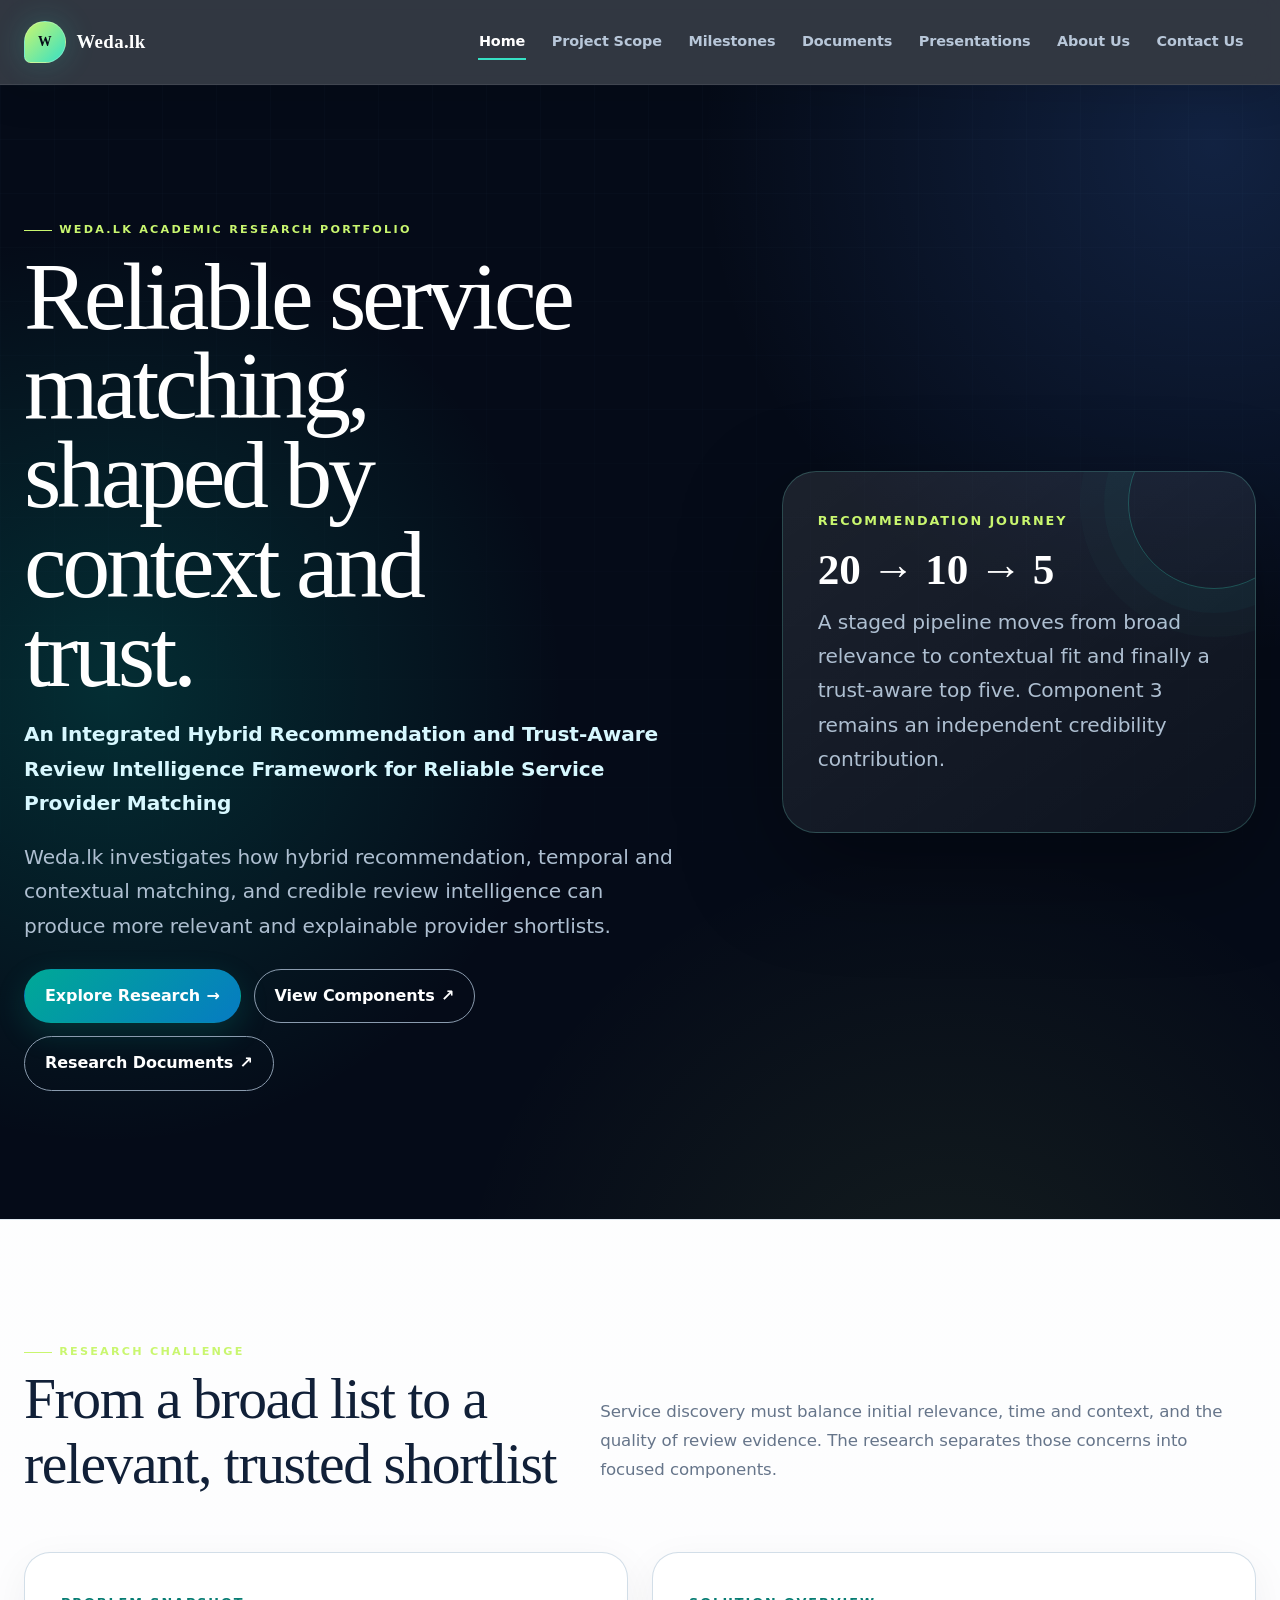
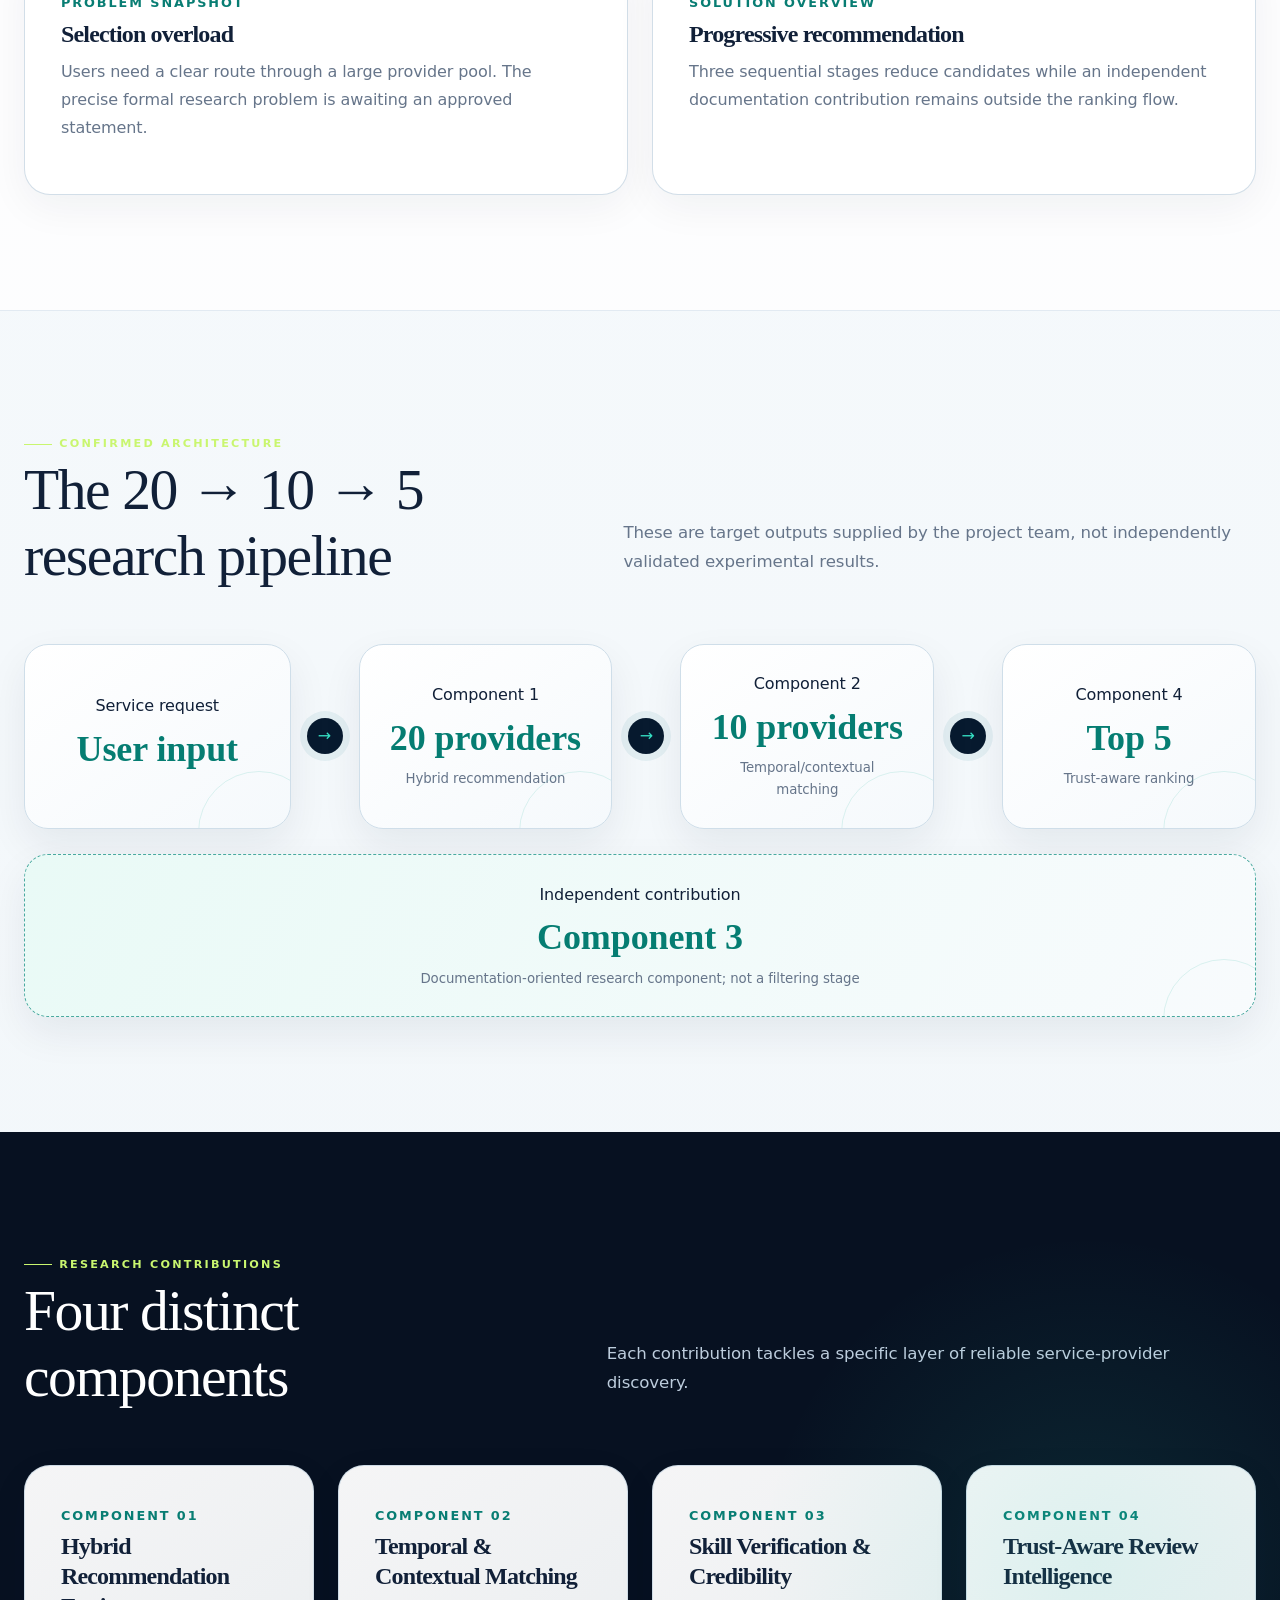
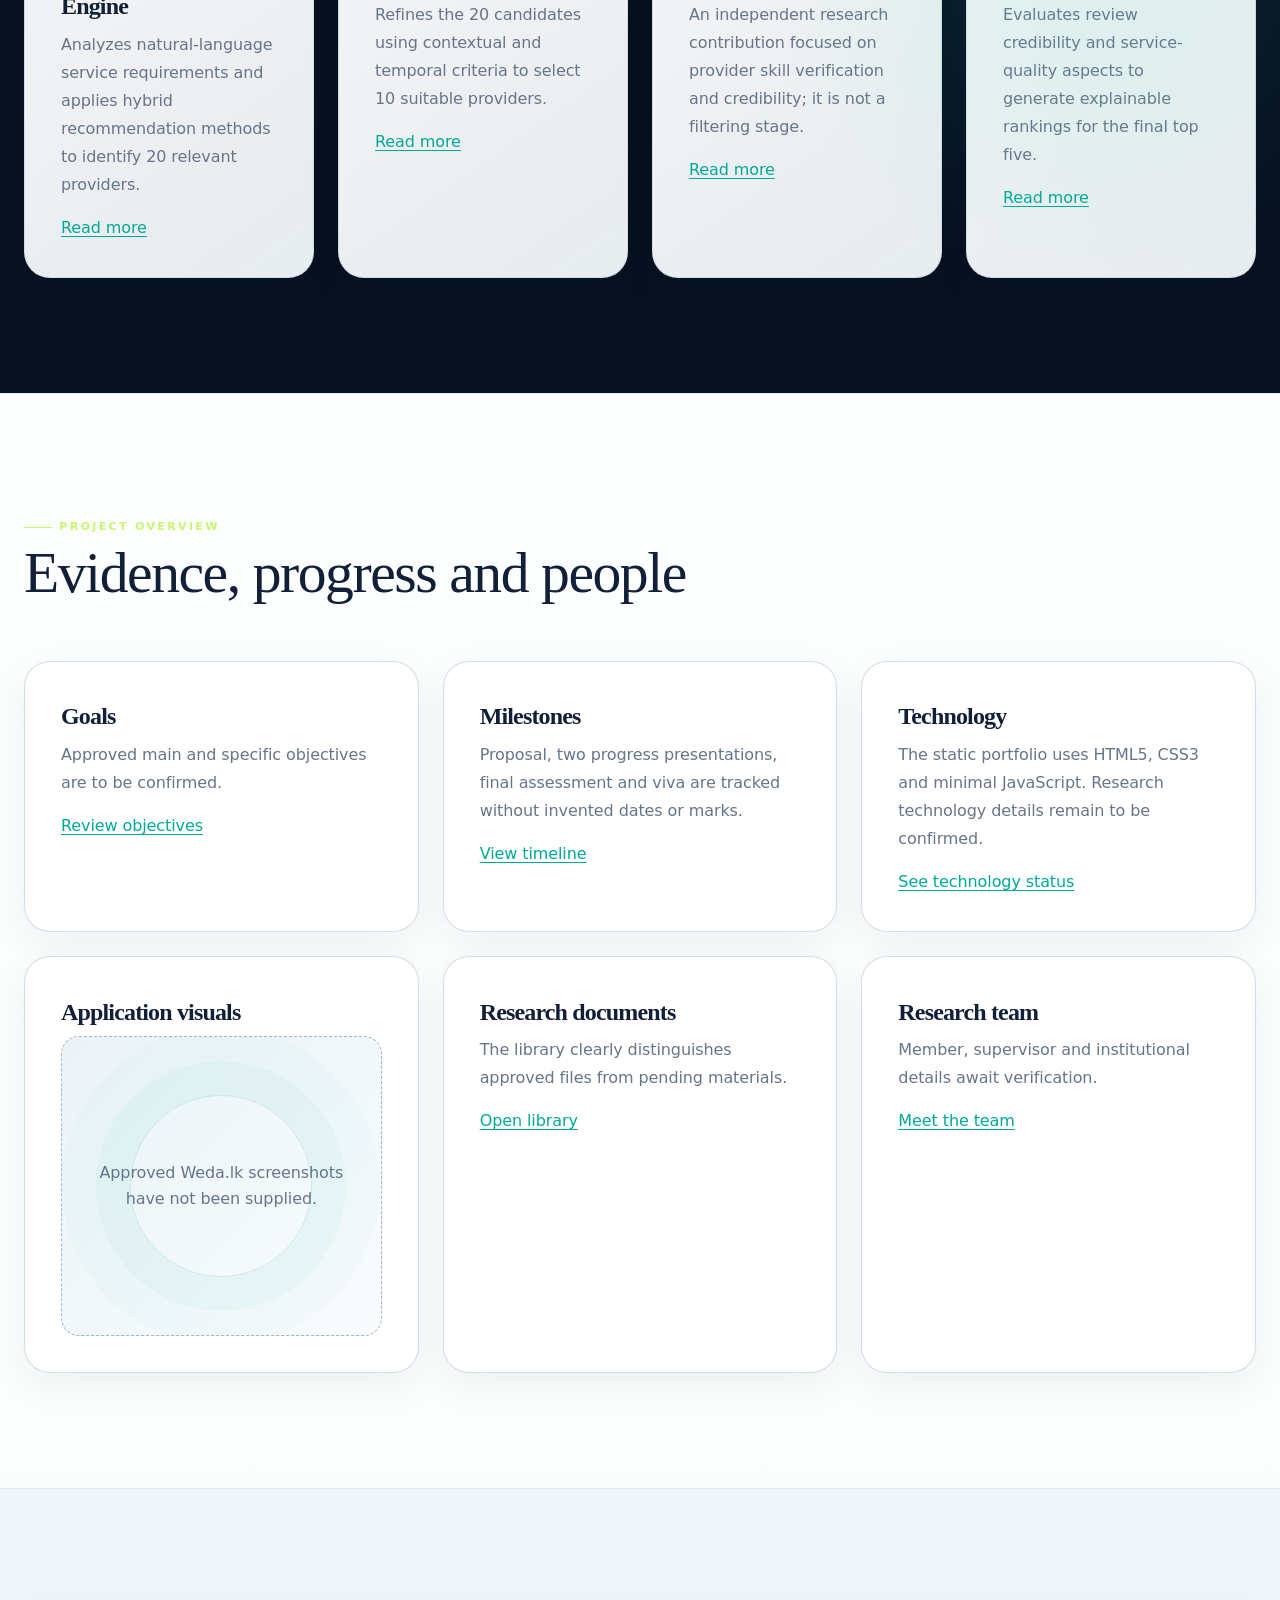
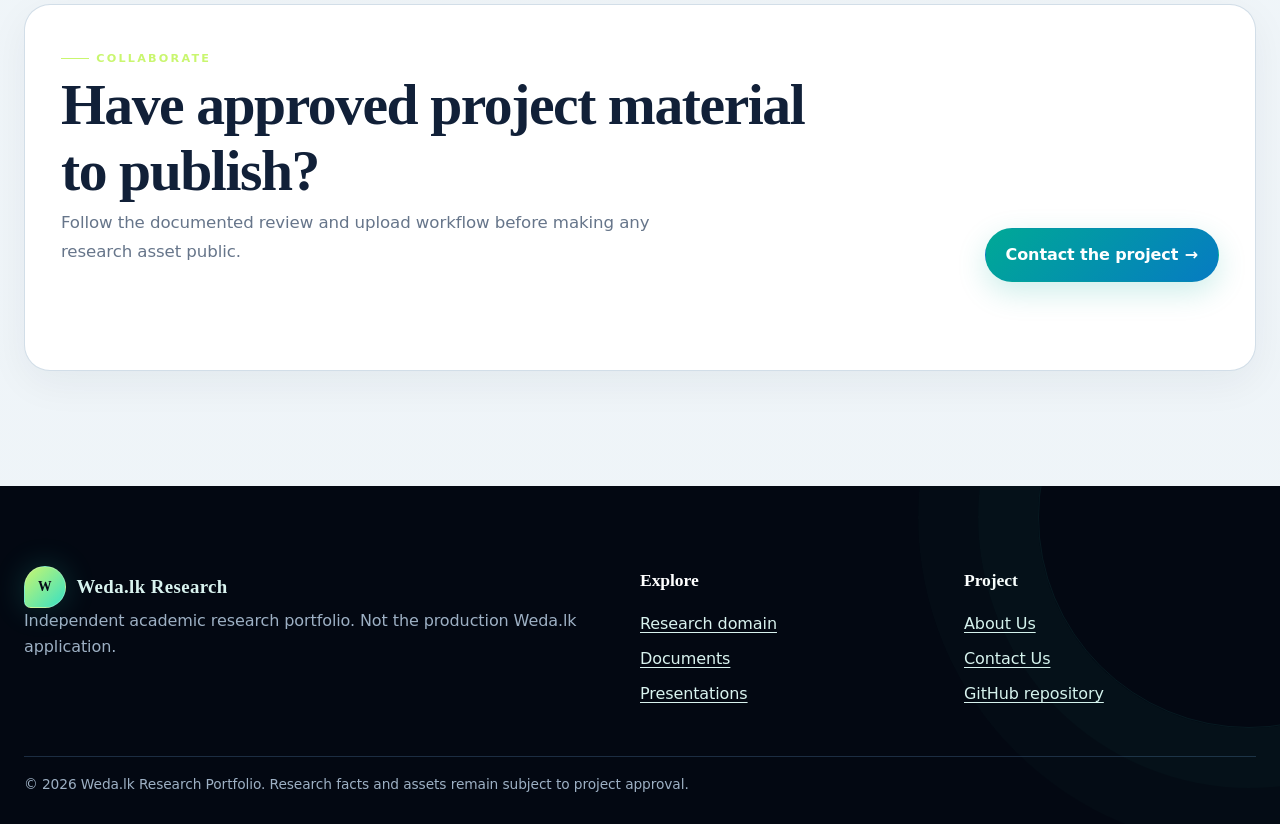
==== commit 5a8af566: "Complete research portfolio content and document library" ====
--- a/index.html
+++ b/index.html
@@ -1,5 +1,5 @@
-<!doctype html><html lang="en"><head><meta charset="utf-8"><meta name="viewport" content="width=device-width,initial-scale=1"><title>Weda.lk Research Portfolio | Home</title><meta name="description" content="Academic research portfolio for the Weda.lk service-provider recommendation project."><meta property="og:title" content="Weda.lk Research Portfolio"><meta property="og:description" content="Explore the Weda.lk research architecture, methodology, milestones and approved outputs."><meta property="og:type" content="website"><link rel="icon" href="./assets/icons/favicon.svg"><link rel="stylesheet" href="./css/style.css"><script defer src="./js/main.js"></script></head><body><a class="skip-link" href="#main">Skip to content</a>
-<header class="site-header"><nav class="container nav-wrap" aria-label="Primary"><a class="brand" href="./index.html"><span class="brand-mark">W</span>Weda.lk <span class="sr-only">Research</span></a><button class="menu-toggle" aria-expanded="false" aria-controls="primary-nav">Menu</button><ul class="nav-list" id="primary-nav"><li><a aria-current="page" href="./index.html">Home</a></li><li><a href="./domain.html">Domain</a></li><li><a href="./milestones.html">Milestones</a></li><li><a href="./documents.html">Documents</a></li><li><a href="./presentations.html">Presentations</a></li><li><a href="./about.html">About Us</a></li><li><a href="./contact.html">Contact Us</a></li></ul></nav></header>
+<!doctype html><html lang="en"><head><meta charset="utf-8"><meta name="viewport" content="width=device-width,initial-scale=1"><title>Weda.lk Research Portfolio | Home</title><meta name="description" content="Academic research portfolio for the Weda.lk service-provider recommendation project."><meta property="og:title" content="Weda.lk Research Portfolio"><meta property="og:description" content="Explore the Weda.lk research architecture, methodology, milestones and approved outputs."><meta property="og:type" content="website"><link rel="icon" href="./assets/icons/favicon.svg"><link rel="stylesheet" href="./css/style.css"><link rel="stylesheet" href="./css/enhancements.css?v=2"><script defer src="./js/main.js"></script></head><body><a class="skip-link" href="#main">Skip to content</a>
+<header class="site-header"><nav class="container nav-wrap" aria-label="Primary"><a class="brand" href="./index.html"><span class="brand-mark">W</span>Weda.lk <span class="sr-only">Research</span></a><button class="menu-toggle" aria-expanded="false" aria-controls="primary-nav">Menu</button><ul class="nav-list" id="primary-nav"><li><a aria-current="page" href="./index.html">Home</a></li><li><a href="./domain.html">Project Scope</a></li><li><a href="./milestones.html">Milestones</a></li><li><a href="./documents.html">Documents</a></li><li><a href="./presentations.html">Presentations</a></li><li><a href="./about.html">About Us</a></li><li><a href="./contact.html">Contact Us</a></li></ul></nav></header>
 <main id="main"><section class="hero"><div class="container hero-grid"><div><span class="eyebrow">Weda.lk academic research portfolio</span><h1>Reliable service matching, shaped by context and trust.</h1><p class="hero-title">An Integrated Hybrid Recommendation and Trust-Aware Review Intelligence Framework for Reliable Service Provider Matching</p><p>Weda.lk investigates how hybrid recommendation, temporal and contextual matching, and credible review intelligence can produce more relevant and explainable provider shortlists.</p><div class="actions"><a class="button" href="./domain.html">Explore Research</a><a class="button button-secondary" href="#components">View Components</a><a class="button button-secondary" href="./documents.html">Research Documents</a></div></div><aside class="hero-card" aria-label="Research architecture"><span class="kicker">Recommendation journey</span><strong>20 → 10 → 5</strong><p>A staged pipeline moves from broad relevance to contextual fit and finally a trust-aware top five. Component 3 remains an independent credibility contribution.</p></aside></div></section>
 <section class="section section-white"><div class="container"><div class="section-head"><div><span class="eyebrow">Research challenge</span><h2>From a broad list to a relevant, trusted shortlist</h2></div><p>Service discovery must balance initial relevance, time and context, and the quality of review evidence. The research separates those concerns into focused components.</p></div><div class="grid grid-2"><article class="card reveal"><span class="kicker">Problem snapshot</span><h3>Selection overload</h3><p>Users need a clear route through a large provider pool. The precise formal research problem is awaiting an approved statement.</p></article><article class="card reveal"><span class="kicker">Solution overview</span><h3>Progressive recommendation</h3><p>Three sequential stages reduce candidates while an independent documentation contribution remains outside the ranking flow.</p></article></div></div></section>
 <section class="section"><div class="container"><div class="section-head"><div><span class="eyebrow">Confirmed architecture</span><h2>The 20 → 10 → 5 research pipeline</h2></div><p>These are target outputs supplied by the project team, not independently validated experimental results.</p></div><div class="flow" aria-label="Recommendation pipeline"><div class="flow-step"><span>Service request</span><strong>User input</strong></div><span class="flow-arrow" aria-hidden="true">→</span><div class="flow-step"><span>Component 1</span><strong>20 providers</strong><small>Hybrid recommendation</small></div><span class="flow-arrow" aria-hidden="true">→</span><div class="flow-step"><span>Component 2</span><strong>10 providers</strong><small>Temporal/contextual matching</small></div><span class="flow-arrow" aria-hidden="true">→</span><div class="flow-step"><span>Component 4</span><strong>Top 5</strong><small>Trust-aware ranking</small></div></div><div class="flow-step independent"><span>Independent contribution</span><strong>Component 3</strong><small>Documentation-oriented research component; not a filtering stage</small></div></div></section>
--- a/css/enhancements.css
+++ b/css/enhancements.css
@@ -0,0 +1,19 @@
+.section-number{display:inline-grid;place-items:center;width:42px;height:42px;border-radius:50%;background:#071a2f;color:var(--aqua);font:700 .8rem/1 system-ui;margin-bottom:.8rem}
+.scope-card{padding:1.3rem;border:1px solid var(--line);border-radius:18px;background:#fff}.scope-card p{color:var(--muted)}
+.gap-grid{display:grid;grid-template-columns:repeat(2,minmax(0,1fr));gap:1rem;margin:1.5rem 0}.gap-grid article{padding:1.35rem;border-radius:18px;background:#071a2f;color:#fff}.gap-grid p{margin:.45rem 0 0;color:#b8cadb}
+.prose blockquote{margin:1.5rem 0;padding:1.5rem 1.7rem;border-left:4px solid var(--aqua);background:#fff;border-radius:0 18px 18px 0;font:500 clamp(1.25rem,2.4vw,1.7rem)/1.55 Georgia,serif}
+.objective-main{padding:1.5rem;border-radius:20px;background:linear-gradient(135deg,#071a2f,#0b3952);color:#fff}.objective-main span{color:var(--lime);font-size:.75rem;text-transform:uppercase;letter-spacing:.14em}.objective-main p{margin:.5rem 0 0;color:#e2edf5;font-size:1.15rem}
+.check-list{display:grid;gap:.7rem;padding:0;list-style:none}.check-list li{position:relative;padding-left:1.8rem}.check-list li:before{content:'✓';position:absolute;left:0;color:var(--teal);font-weight:800}
+.method-list{display:grid;gap:.8rem;list-style:none;padding:0;counter-reset:method}.method-list li{counter-increment:method;display:grid;grid-template-columns:minmax(190px,.7fr) 1fr;gap:1.25rem;padding:1.15rem 1.25rem;border:1px solid var(--line);border-radius:16px;background:#fff}.method-list strong:before{content:counter(method,decimal-leading-zero) ' · ';color:var(--teal)}.method-list span{color:var(--muted)}
+.solution-table{overflow:hidden;border:1px solid var(--line);border-radius:20px;background:#fff}.solution-table>div{display:grid;grid-template-columns:.8fr 1.2fr;gap:1.5rem;padding:1.1rem 1.3rem;border-bottom:1px solid var(--line)}.solution-table>div:last-child{border-bottom:0}.solution-table span{color:var(--muted)}
+.contact-layout{display:grid;grid-template-columns:.75fr 1.25fr;gap:clamp(2rem,7vw,6rem);align-items:start}.contact-points{display:grid;gap:1rem;margin-top:2rem}.contact-points>div{padding:1rem 0;border-top:1px solid var(--line)}.contact-points span{display:block;color:var(--muted);font-size:.78rem;text-transform:uppercase;letter-spacing:.1em}.contact-points strong,.contact-points a{display:block;margin-top:.25rem}
+@media(max-width:680px){.gap-grid,.contact-layout{grid-template-columns:1fr}.method-list li,.solution-table>div{grid-template-columns:1fr;gap:.35rem}}
+.admin-divider{margin:2.5rem 0;border:0;border-top:1px solid var(--line)}.admin-items{display:grid;gap:.8rem}.admin-item{display:grid;grid-template-columns:1fr auto;gap:1rem;align-items:center;padding:1rem;border:1px solid var(--line);border-radius:14px}.admin-item p{margin:0;color:var(--muted)}.admin-item-actions{display:flex;flex-wrap:wrap;gap:.5rem}.button-danger{background:#9f2f3a}.button-small{min-height:40px;padding:.55rem .85rem;font-size:.85rem}
+@media(max-width:680px){.admin-item{grid-template-columns:1fr}}
+.library-toolbar{display:flex;justify-content:space-between;align-items:center;gap:1rem;margin-bottom:1.5rem}.library-toolbar p{margin:0;color:var(--muted)}
+@media(max-width:680px){.library-toolbar{align-items:stretch;flex-direction:column}.library-toolbar .button{width:100%}}
+.category-grid{display:grid;grid-template-columns:repeat(4,minmax(0,1fr));gap:1rem}.category-card{display:flex;min-height:190px;flex-direction:column;padding:1.4rem;border:1px solid var(--line);border-radius:22px;background:#fff;color:var(--ink);text-decoration:none;box-shadow:0 10px 30px rgba(10,35,62,.05);transition:.25s}.category-card:hover{transform:translateY(-5px);border-color:var(--teal);box-shadow:var(--shadow)}.category-card span{color:var(--teal);font-size:.76rem;font-weight:800;letter-spacing:.12em}.category-card strong{margin:auto 0 .5rem;font:600 1.45rem/1.2 Georgia,serif}.category-card small{color:var(--muted);line-height:1.5}.category-card-accent{background:linear-gradient(145deg,#071a2f,#0c3b56);color:#fff}.category-card-accent small{color:#bfd0dd}
+@media(max-width:950px){.category-grid{grid-template-columns:repeat(2,minmax(0,1fr))}}@media(max-width:560px){.category-grid{grid-template-columns:1fr}.category-card{min-height:150px}}
+.scope-nav{position:sticky;top:84px;z-index:25;background:rgba(243,247,251,.94);backdrop-filter:blur(14px);border-bottom:1px solid var(--line)}.scope-nav .anchor-nav{position:static}.scope-nav a.active{background:#071a2f;color:#fff;border-color:#071a2f}.scope-prose{max-width:1040px}.scope-prose section{padding:4.5rem 0}.scope-highlight{margin:2rem 0}.literature-grid{margin:2rem 0}.table-wrap{overflow-x:auto;margin:2rem 0;border:1px solid var(--line);border-radius:20px;background:#fff}.table-wrap table{width:100%;border-collapse:collapse;min-width:720px}.table-wrap th,.table-wrap td{padding:1rem 1.15rem;text-align:left;border-bottom:1px solid var(--line);vertical-align:top}.table-wrap th{background:#071a2f;color:#fff;font-size:.76rem;text-transform:uppercase;letter-spacing:.08em}.table-wrap tr:last-child td{border-bottom:0}.gap-grid article span,.gap-grid article small{display:block;color:var(--aqua);font-size:.72rem;text-transform:uppercase;letter-spacing:.08em}.gap-grid article strong{display:block;margin:.45rem 0;font:600 1.25rem Georgia,serif}.research-questions{display:grid;gap:.8rem;list-style:none;padding:0}.research-questions li{display:grid;grid-template-columns:56px 1fr;gap:1rem;padding:1rem;border:1px solid var(--line);border-radius:15px;background:#fff}.research-questions strong{color:var(--teal)}.objective-grid{display:grid;grid-template-columns:repeat(3,minmax(0,1fr));gap:1rem;margin-top:1.5rem}.objective-grid article{padding:1.35rem;border:1px solid var(--line);border-radius:18px;background:#fff}.objective-grid b{color:var(--teal);letter-spacing:.1em}.objective-grid h3{margin:.5rem 0}.objective-grid p{color:var(--muted)}.independent-panel{margin:1.5rem 0;padding:1.6rem;border:2px dashed #48a89d;border-radius:20px;background:#ecfaf7}.component-method{display:grid;gap:1rem;margin:2rem 0}.component-method>article{display:grid;grid-template-columns:70px 1fr;gap:1.3rem;padding:1.5rem;border:1px solid var(--line);border-radius:20px;background:#fff}.component-method>article>span{display:grid;place-items:center;width:58px;height:58px;border-radius:16px;background:#071a2f;color:var(--aqua);font-weight:800}.component-method ol{padding-left:1.2rem}.component-method li{margin:.5rem 0}.component-method code{white-space:normal;color:#056e66}.evaluation-grid{display:grid;grid-template-columns:repeat(3,minmax(0,1fr));gap:1rem}.evaluation-grid article{padding:1rem;border-radius:15px;background:#edf5f8}.evaluation-grid p{margin:.3rem 0 0;color:var(--muted)}.tech-grid{display:grid;grid-template-columns:repeat(3,minmax(0,1fr));gap:1rem;margin:2rem 0}.tech-grid article{padding:1.35rem;border:1px solid var(--line);border-radius:18px;background:#fff}.tech-grid span{font-size:.7rem;color:var(--teal);font-weight:800;text-transform:uppercase;letter-spacing:.1em}.tech-grid h3{margin:.45rem 0}.tech-grid p{color:var(--muted)}
+@media(max-width:950px){.scope-nav{top:74px}.objective-grid,.tech-grid,.evaluation-grid{grid-template-columns:repeat(2,minmax(0,1fr))}}@media(max-width:680px){.objective-grid,.tech-grid,.evaluation-grid{grid-template-columns:1fr}.component-method>article{grid-template-columns:1fr}.scope-prose section{padding:3.5rem 0}.research-questions li{grid-template-columns:44px 1fr}}
+.section-dark .card h2,.section-dark .card h3{color:var(--ink)}
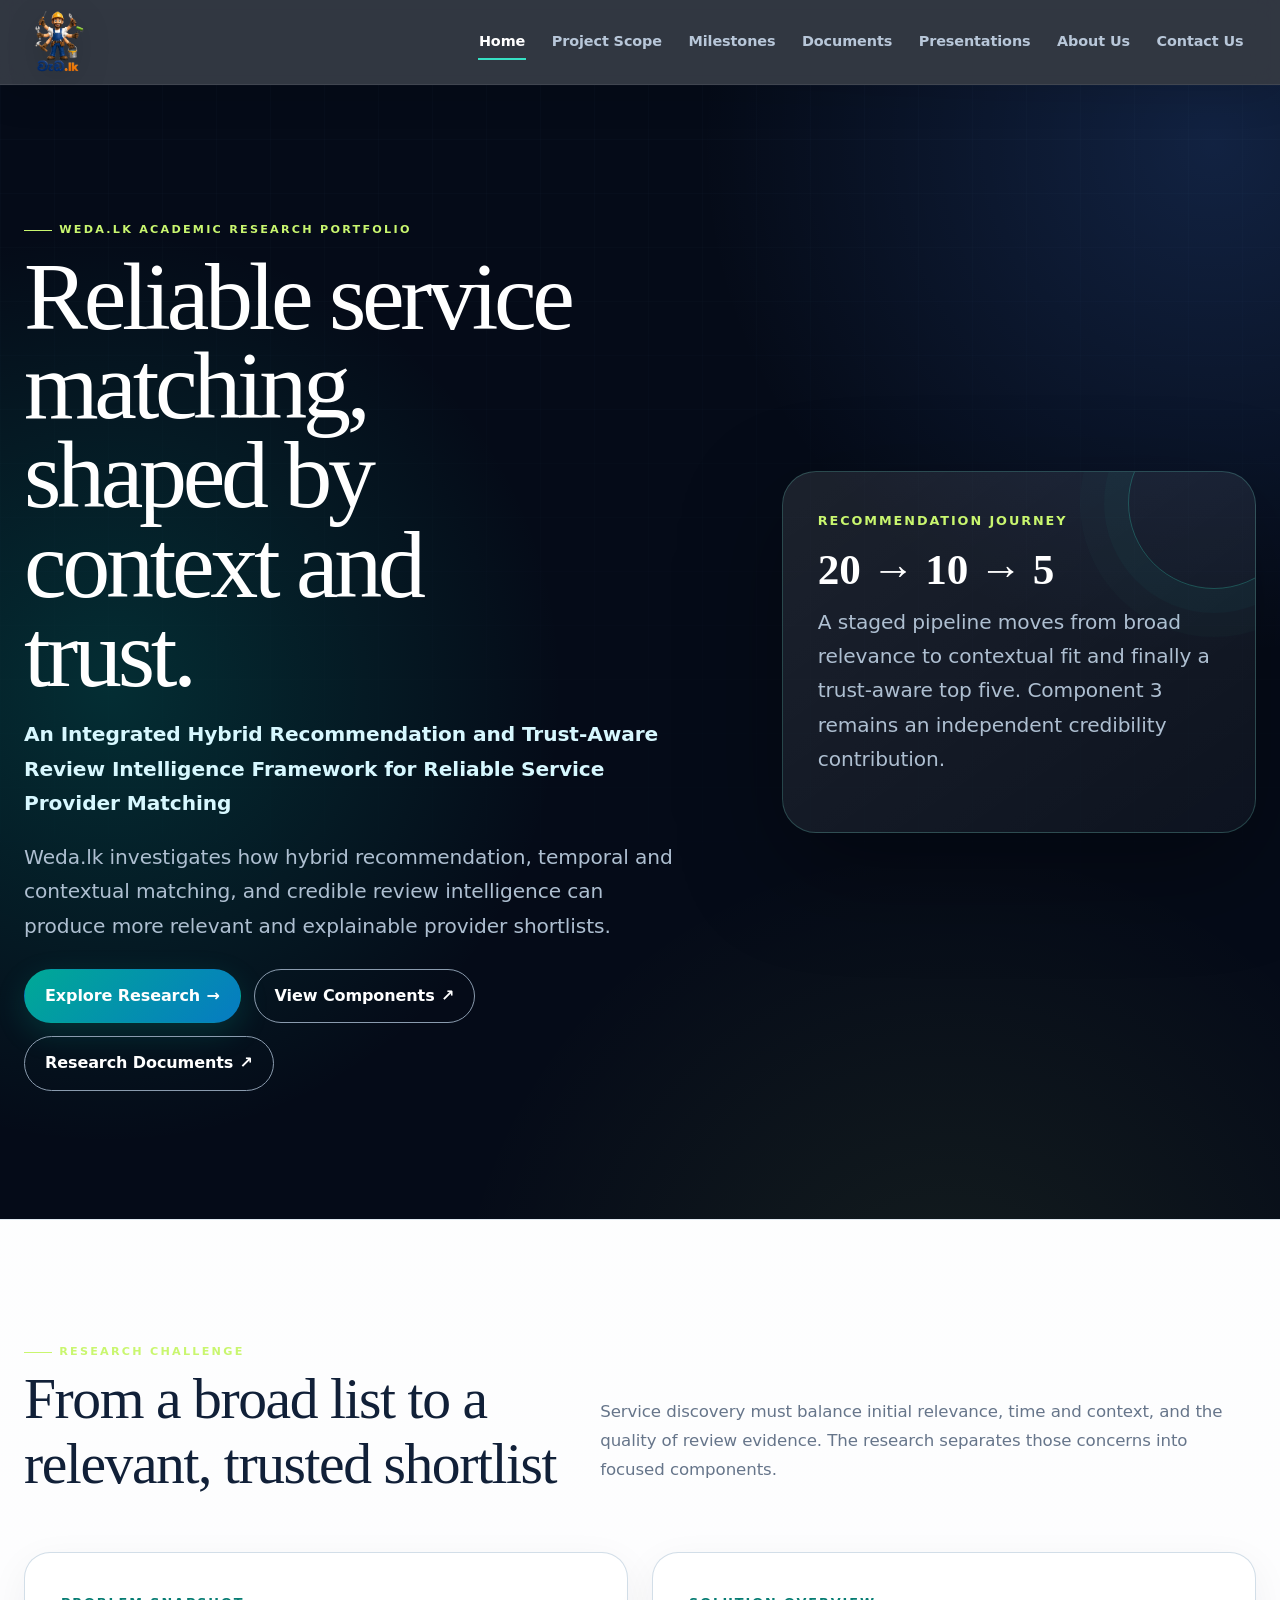
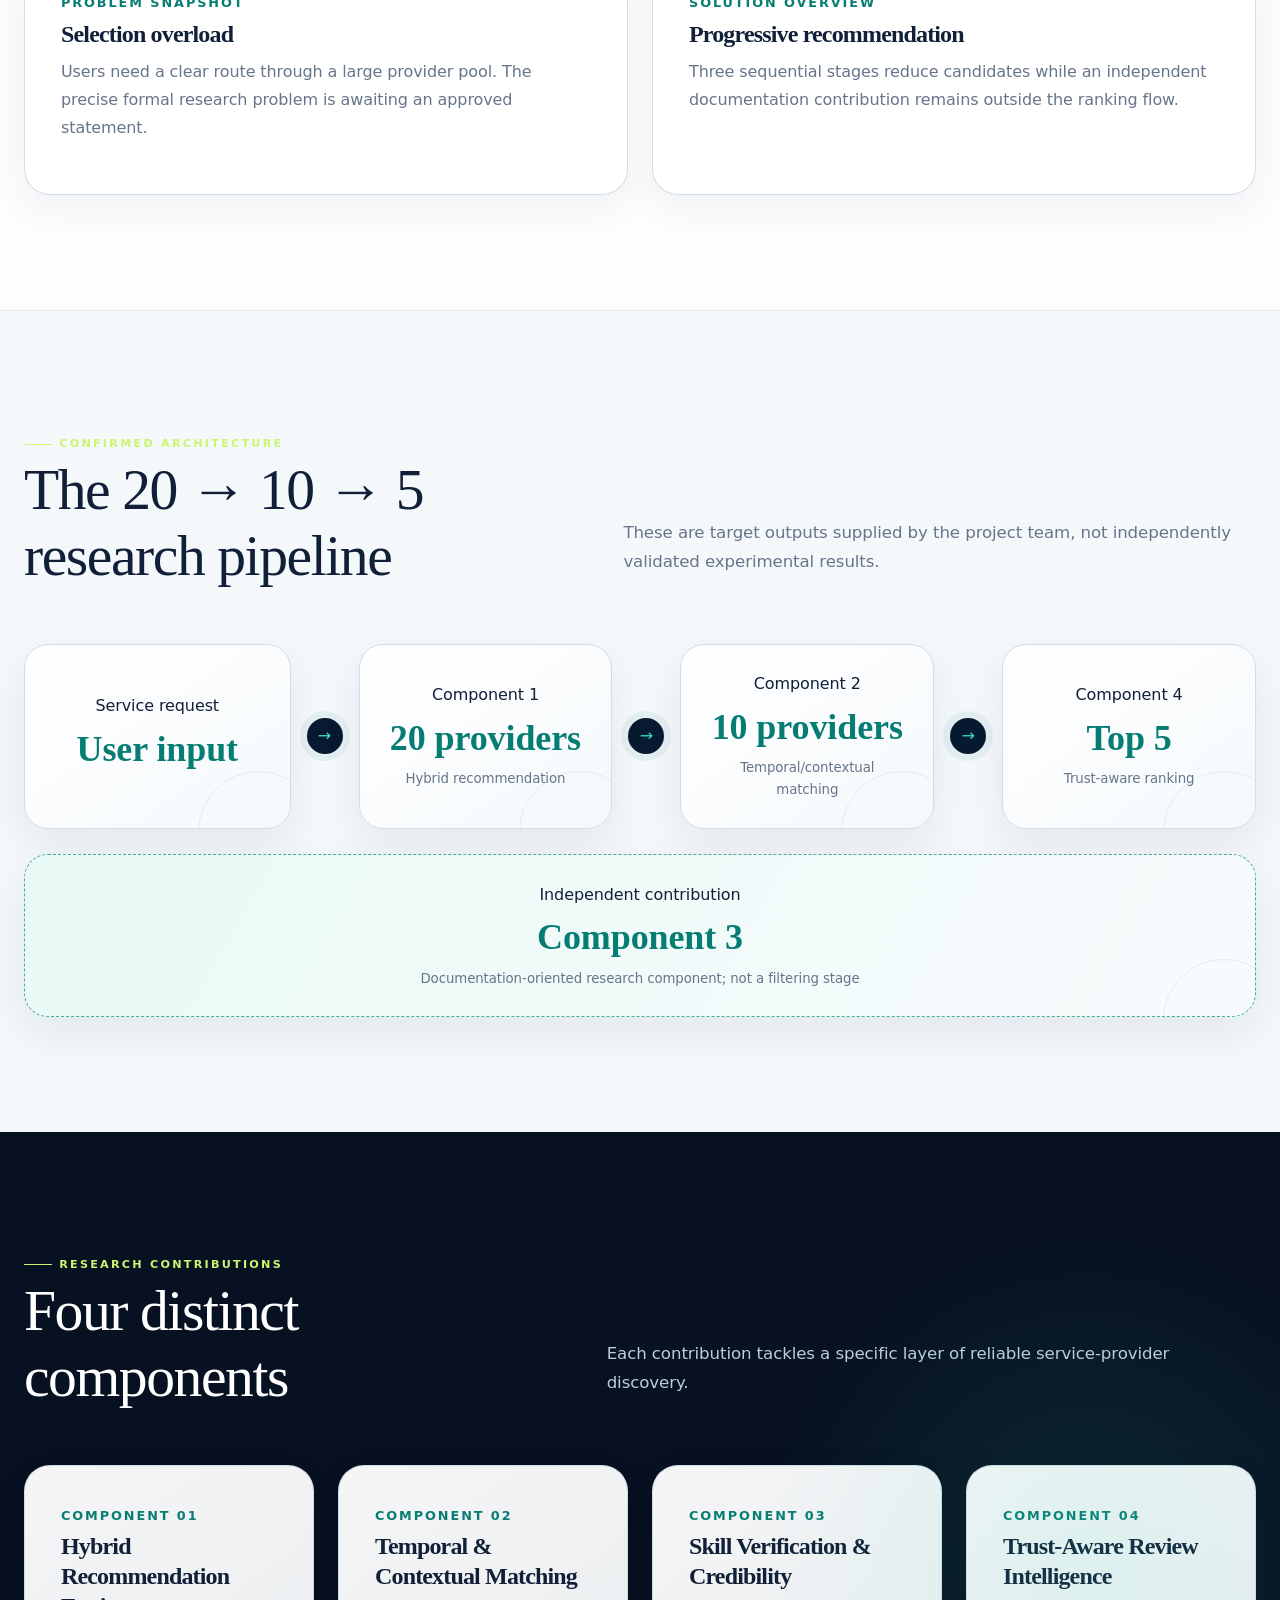
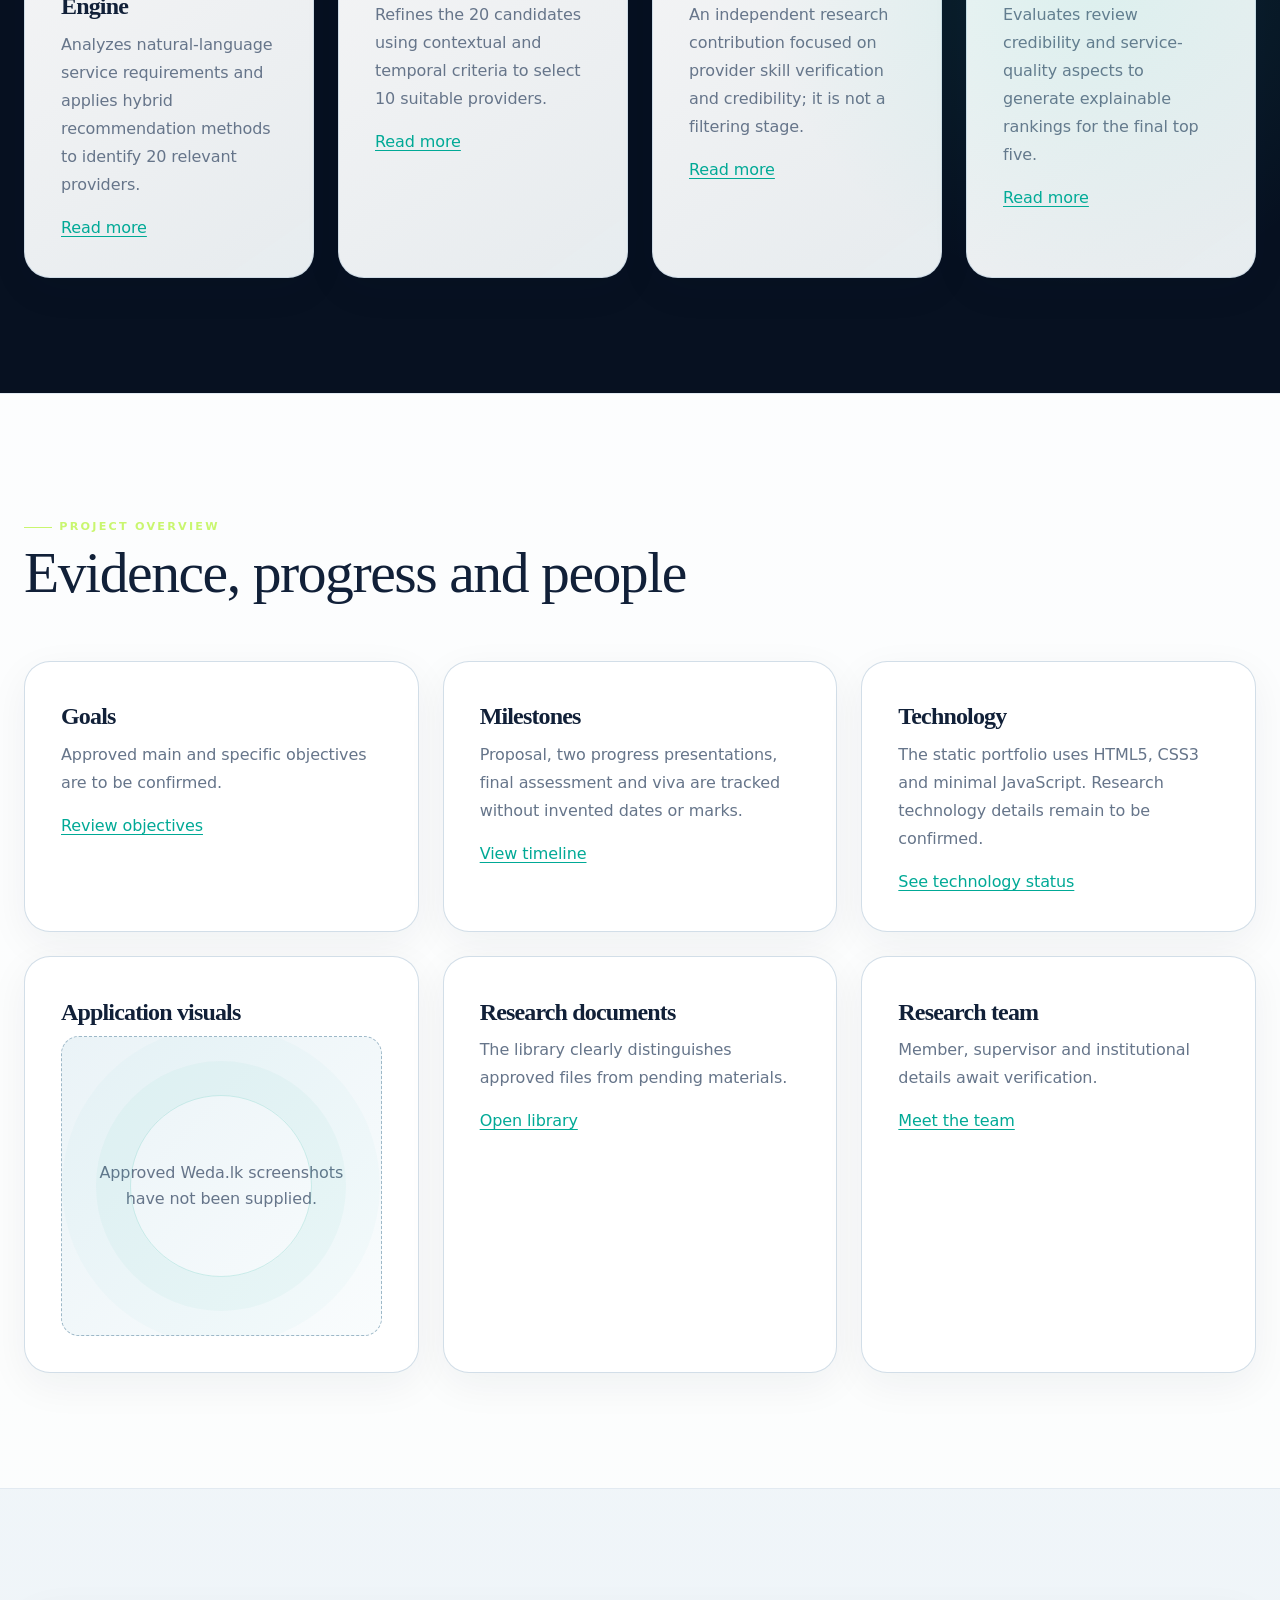
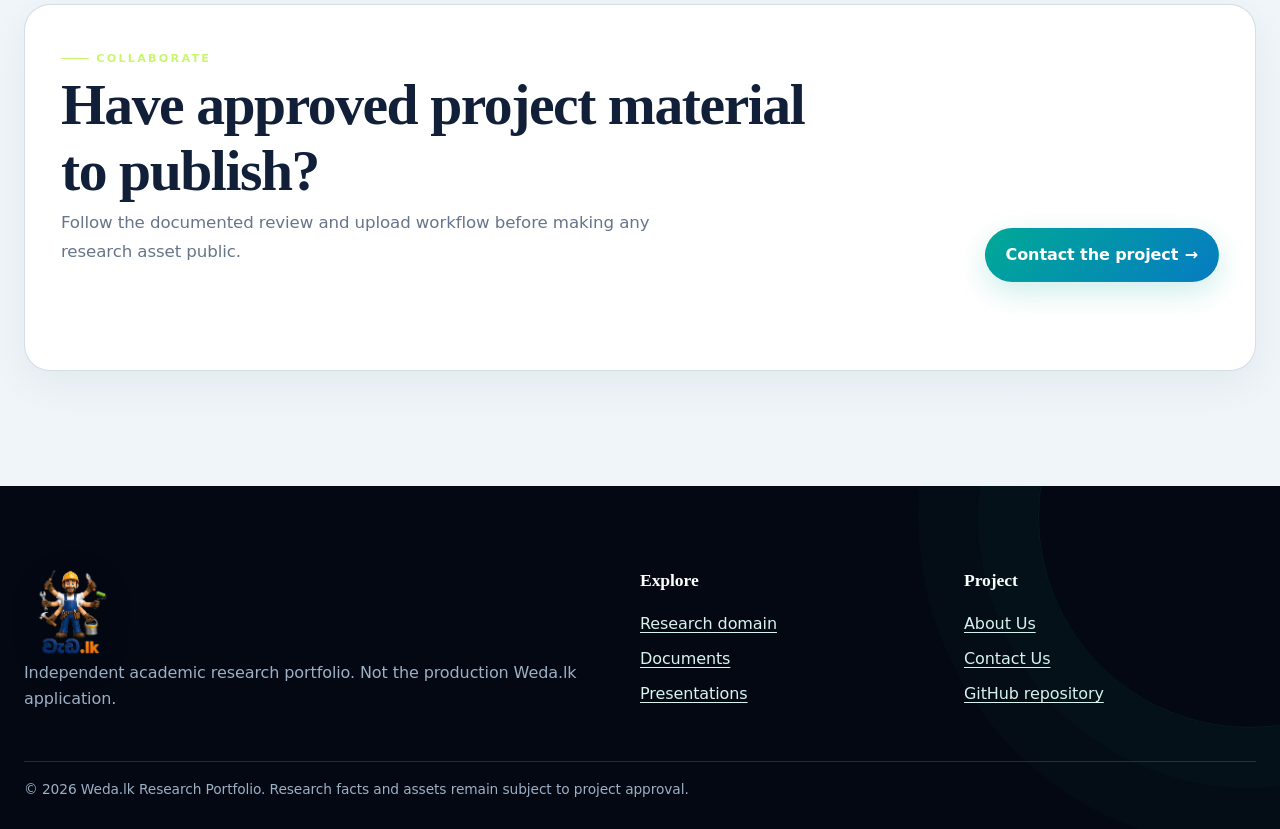
==== commit 467cbd36: "Publish research files and update site branding" ====
--- a/index.html
+++ b/index.html
@@ -1,9 +1,9 @@
-<!doctype html><html lang="en"><head><meta charset="utf-8"><meta name="viewport" content="width=device-width,initial-scale=1"><title>Weda.lk Research Portfolio | Home</title><meta name="description" content="Academic research portfolio for the Weda.lk service-provider recommendation project."><meta property="og:title" content="Weda.lk Research Portfolio"><meta property="og:description" content="Explore the Weda.lk research architecture, methodology, milestones and approved outputs."><meta property="og:type" content="website"><link rel="icon" href="./assets/icons/favicon.svg"><link rel="stylesheet" href="./css/style.css"><link rel="stylesheet" href="./css/enhancements.css?v=2"><script defer src="./js/main.js"></script></head><body><a class="skip-link" href="#main">Skip to content</a>
-<header class="site-header"><nav class="container nav-wrap" aria-label="Primary"><a class="brand" href="./index.html"><span class="brand-mark">W</span>Weda.lk <span class="sr-only">Research</span></a><button class="menu-toggle" aria-expanded="false" aria-controls="primary-nav">Menu</button><ul class="nav-list" id="primary-nav"><li><a aria-current="page" href="./index.html">Home</a></li><li><a href="./domain.html">Project Scope</a></li><li><a href="./milestones.html">Milestones</a></li><li><a href="./documents.html">Documents</a></li><li><a href="./presentations.html">Presentations</a></li><li><a href="./about.html">About Us</a></li><li><a href="./contact.html">Contact Us</a></li></ul></nav></header>
+<!doctype html><html lang="en"><head><meta charset="utf-8"><meta name="viewport" content="width=device-width,initial-scale=1"><title>Weda.lk Research Portfolio | Home</title><meta name="description" content="Academic research portfolio for the Weda.lk service-provider recommendation project."><meta property="og:title" content="Weda.lk Research Portfolio"><meta property="og:description" content="Explore the Weda.lk research architecture, methodology, milestones and approved outputs."><meta property="og:type" content="website"><link rel="icon" type="image/png" href="./assets/icons/Logo.png"><link rel="stylesheet" href="./css/style.css"><link rel="stylesheet" href="./css/enhancements.css?v=2"><script defer src="./js/main.js"></script></head><body><a class="skip-link" href="#main">Skip to content</a>
+<header class="site-header"><nav class="container nav-wrap" aria-label="Primary"><a class="brand" href="./index.html" aria-label="Weda.lk Research home"><img class="brand-logo" src="./assets/icons/Logo.png" alt="Weda.lk"></a><button class="menu-toggle" aria-expanded="false" aria-controls="primary-nav">Menu</button><ul class="nav-list" id="primary-nav"><li><a aria-current="page" href="./index.html">Home</a></li><li><a href="./domain.html">Project Scope</a></li><li><a href="./milestones.html">Milestones</a></li><li><a href="./documents.html">Documents</a></li><li><a href="./presentations.html">Presentations</a></li><li><a href="./about.html">About Us</a></li><li><a href="./contact.html">Contact Us</a></li></ul></nav></header>
 <main id="main"><section class="hero"><div class="container hero-grid"><div><span class="eyebrow">Weda.lk academic research portfolio</span><h1>Reliable service matching, shaped by context and trust.</h1><p class="hero-title">An Integrated Hybrid Recommendation and Trust-Aware Review Intelligence Framework for Reliable Service Provider Matching</p><p>Weda.lk investigates how hybrid recommendation, temporal and contextual matching, and credible review intelligence can produce more relevant and explainable provider shortlists.</p><div class="actions"><a class="button" href="./domain.html">Explore Research</a><a class="button button-secondary" href="#components">View Components</a><a class="button button-secondary" href="./documents.html">Research Documents</a></div></div><aside class="hero-card" aria-label="Research architecture"><span class="kicker">Recommendation journey</span><strong>20 → 10 → 5</strong><p>A staged pipeline moves from broad relevance to contextual fit and finally a trust-aware top five. Component 3 remains an independent credibility contribution.</p></aside></div></section>
 <section class="section section-white"><div class="container"><div class="section-head"><div><span class="eyebrow">Research challenge</span><h2>From a broad list to a relevant, trusted shortlist</h2></div><p>Service discovery must balance initial relevance, time and context, and the quality of review evidence. The research separates those concerns into focused components.</p></div><div class="grid grid-2"><article class="card reveal"><span class="kicker">Problem snapshot</span><h3>Selection overload</h3><p>Users need a clear route through a large provider pool. The precise formal research problem is awaiting an approved statement.</p></article><article class="card reveal"><span class="kicker">Solution overview</span><h3>Progressive recommendation</h3><p>Three sequential stages reduce candidates while an independent documentation contribution remains outside the ranking flow.</p></article></div></div></section>
 <section class="section"><div class="container"><div class="section-head"><div><span class="eyebrow">Confirmed architecture</span><h2>The 20 → 10 → 5 research pipeline</h2></div><p>These are target outputs supplied by the project team, not independently validated experimental results.</p></div><div class="flow" aria-label="Recommendation pipeline"><div class="flow-step"><span>Service request</span><strong>User input</strong></div><span class="flow-arrow" aria-hidden="true">→</span><div class="flow-step"><span>Component 1</span><strong>20 providers</strong><small>Hybrid recommendation</small></div><span class="flow-arrow" aria-hidden="true">→</span><div class="flow-step"><span>Component 2</span><strong>10 providers</strong><small>Temporal/contextual matching</small></div><span class="flow-arrow" aria-hidden="true">→</span><div class="flow-step"><span>Component 4</span><strong>Top 5</strong><small>Trust-aware ranking</small></div></div><div class="flow-step independent"><span>Independent contribution</span><strong>Component 3</strong><small>Documentation-oriented research component; not a filtering stage</small></div></div></section>
 <section class="section section-dark" id="components"><div class="container"><div class="section-head"><div><span class="eyebrow">Research contributions</span><h2>Four distinct components</h2></div><p>Each contribution tackles a specific layer of reliable service-provider discovery.</p></div><div class="grid grid-4"><article class="card"><span class="kicker">Component 01</span><h3>Hybrid Recommendation Engine</h3><p>Analyzes natural-language service requirements and applies hybrid recommendation methods to identify 20 relevant providers.</p><a href="./domain.html#component-1">Read more</a></article><article class="card"><span class="kicker">Component 02</span><h3>Temporal &amp; Contextual Matching</h3><p>Refines the 20 candidates using contextual and temporal criteria to select 10 suitable providers.</p><a href="./domain.html#component-2">Read more</a></article><article class="card"><span class="kicker">Component 03</span><h3>Skill Verification &amp; Credibility</h3><p>An independent research contribution focused on provider skill verification and credibility; it is not a filtering stage.</p><a href="./domain.html#component-3">Read more</a></article><article class="card"><span class="kicker">Component 04</span><h3>Trust-Aware Review Intelligence</h3><p>Evaluates review credibility and service-quality aspects to generate explainable rankings for the final top five.</p><a href="./domain.html#component-4">Read more</a></article></div></div></section>
 <section class="section section-white"><div class="container"><div class="section-head"><div><span class="eyebrow">Project overview</span><h2>Evidence, progress and people</h2></div></div><div class="grid grid-3"><article class="card"><h3>Goals</h3><p>Approved main and specific objectives are to be confirmed.</p><a href="./domain.html#objectives">Review objectives</a></article><article class="card"><h3>Milestones</h3><p>Proposal, two progress presentations, final assessment and viva are tracked without invented dates or marks.</p><a href="./milestones.html">View timeline</a></article><article class="card"><h3>Technology</h3><p>The static portfolio uses HTML5, CSS3 and minimal JavaScript. Research technology details remain to be confirmed.</p><a href="./domain.html#technology">See technology status</a></article><article class="card"><h3>Application visuals</h3><div class="placeholder">Approved Weda.lk screenshots have not been supplied.</div></article><article class="card"><h3>Research documents</h3><p>The library clearly distinguishes approved files from pending materials.</p><a href="./documents.html">Open library</a></article><article class="card"><h3>Research team</h3><p>Member, supervisor and institutional details await verification.</p><a href="./about.html">Meet the team</a></article></div></div></section>
 <section class="section"><div class="container card"><div class="section-head"><div><span class="eyebrow">Collaborate</span><h2>Have approved project material to publish?</h2><p>Follow the documented review and upload workflow before making any research asset public.</p></div><a class="button" href="./contact.html">Contact the project</a></div></div></section></main>
-<footer class="site-footer"><div class="container footer-grid"><div><a class="brand" href="./index.html"><span class="brand-mark">W</span>Weda.lk Research</a><p>Independent academic research portfolio. Not the production Weda.lk application.</p></div><div><strong>Explore</strong><ul><li><a href="./domain.html">Research domain</a></li><li><a href="./documents.html">Documents</a></li><li><a href="./presentations.html">Presentations</a></li></ul></div><div><strong>Project</strong><ul><li><a href="./about.html">About Us</a></li><li><a href="./contact.html">Contact Us</a></li><li><a href="https://github.com/tharu1010/weda-research-portfolio" target="_blank" rel="noopener noreferrer">GitHub repository</a></li></ul></div></div><div class="container subfooter">© <span data-year>2026</span> Weda.lk Research Portfolio. Research facts and assets remain subject to project approval.</div></footer></body></html>
+<footer class="site-footer"><div class="container footer-grid"><div><a class="brand" href="./index.html" aria-label="Weda.lk Research home"><img class="brand-logo" src="./assets/icons/Logo.png" alt="Weda.lk"></a><p>Independent academic research portfolio. Not the production Weda.lk application.</p></div><div><strong>Explore</strong><ul><li><a href="./domain.html">Research domain</a></li><li><a href="./documents.html">Documents</a></li><li><a href="./presentations.html">Presentations</a></li></ul></div><div><strong>Project</strong><ul><li><a href="./about.html">About Us</a></li><li><a href="./contact.html">Contact Us</a></li><li><a href="https://github.com/tharu1010/weda-research-portfolio" target="_blank" rel="noopener noreferrer">GitHub repository</a></li></ul></div></div><div class="container subfooter">© <span data-year>2026</span> Weda.lk Research Portfolio. Research facts and assets remain subject to project approval.</div></footer></body></html>
--- a/css/enhancements.css
+++ b/css/enhancements.css
@@ -17,3 +17,7 @@
 .scope-nav{position:sticky;top:84px;z-index:25;background:rgba(243,247,251,.94);backdrop-filter:blur(14px);border-bottom:1px solid var(--line)}.scope-nav .anchor-nav{position:static}.scope-nav a.active{background:#071a2f;color:#fff;border-color:#071a2f}.scope-prose{max-width:1040px}.scope-prose section{padding:4.5rem 0}.scope-highlight{margin:2rem 0}.literature-grid{margin:2rem 0}.table-wrap{overflow-x:auto;margin:2rem 0;border:1px solid var(--line);border-radius:20px;background:#fff}.table-wrap table{width:100%;border-collapse:collapse;min-width:720px}.table-wrap th,.table-wrap td{padding:1rem 1.15rem;text-align:left;border-bottom:1px solid var(--line);vertical-align:top}.table-wrap th{background:#071a2f;color:#fff;font-size:.76rem;text-transform:uppercase;letter-spacing:.08em}.table-wrap tr:last-child td{border-bottom:0}.gap-grid article span,.gap-grid article small{display:block;color:var(--aqua);font-size:.72rem;text-transform:uppercase;letter-spacing:.08em}.gap-grid article strong{display:block;margin:.45rem 0;font:600 1.25rem Georgia,serif}.research-questions{display:grid;gap:.8rem;list-style:none;padding:0}.research-questions li{display:grid;grid-template-columns:56px 1fr;gap:1rem;padding:1rem;border:1px solid var(--line);border-radius:15px;background:#fff}.research-questions strong{color:var(--teal)}.objective-grid{display:grid;grid-template-columns:repeat(3,minmax(0,1fr));gap:1rem;margin-top:1.5rem}.objective-grid article{padding:1.35rem;border:1px solid var(--line);border-radius:18px;background:#fff}.objective-grid b{color:var(--teal);letter-spacing:.1em}.objective-grid h3{margin:.5rem 0}.objective-grid p{color:var(--muted)}.independent-panel{margin:1.5rem 0;padding:1.6rem;border:2px dashed #48a89d;border-radius:20px;background:#ecfaf7}.component-method{display:grid;gap:1rem;margin:2rem 0}.component-method>article{display:grid;grid-template-columns:70px 1fr;gap:1.3rem;padding:1.5rem;border:1px solid var(--line);border-radius:20px;background:#fff}.component-method>article>span{display:grid;place-items:center;width:58px;height:58px;border-radius:16px;background:#071a2f;color:var(--aqua);font-weight:800}.component-method ol{padding-left:1.2rem}.component-method li{margin:.5rem 0}.component-method code{white-space:normal;color:#056e66}.evaluation-grid{display:grid;grid-template-columns:repeat(3,minmax(0,1fr));gap:1rem}.evaluation-grid article{padding:1rem;border-radius:15px;background:#edf5f8}.evaluation-grid p{margin:.3rem 0 0;color:var(--muted)}.tech-grid{display:grid;grid-template-columns:repeat(3,minmax(0,1fr));gap:1rem;margin:2rem 0}.tech-grid article{padding:1.35rem;border:1px solid var(--line);border-radius:18px;background:#fff}.tech-grid span{font-size:.7rem;color:var(--teal);font-weight:800;text-transform:uppercase;letter-spacing:.1em}.tech-grid h3{margin:.45rem 0}.tech-grid p{color:var(--muted)}
 @media(max-width:950px){.scope-nav{top:74px}.objective-grid,.tech-grid,.evaluation-grid{grid-template-columns:repeat(2,minmax(0,1fr))}}@media(max-width:680px){.objective-grid,.tech-grid,.evaluation-grid{grid-template-columns:1fr}.component-method>article{grid-template-columns:1fr}.scope-prose section{padding:3.5rem 0}.research-questions li{grid-template-columns:44px 1fr}}
 .section-dark .card h2,.section-dark .card h3{color:var(--ink)}
+.brand{flex:0 0 auto;line-height:0}
+.brand-logo{display:block;width:auto;height:68px;object-fit:contain;filter:drop-shadow(0 7px 16px rgba(0,0,0,.2))}
+.site-footer .brand-logo{height:94px}
+@media(max-width:950px){.brand-logo{height:58px}.site-footer .brand-logo{height:82px}}
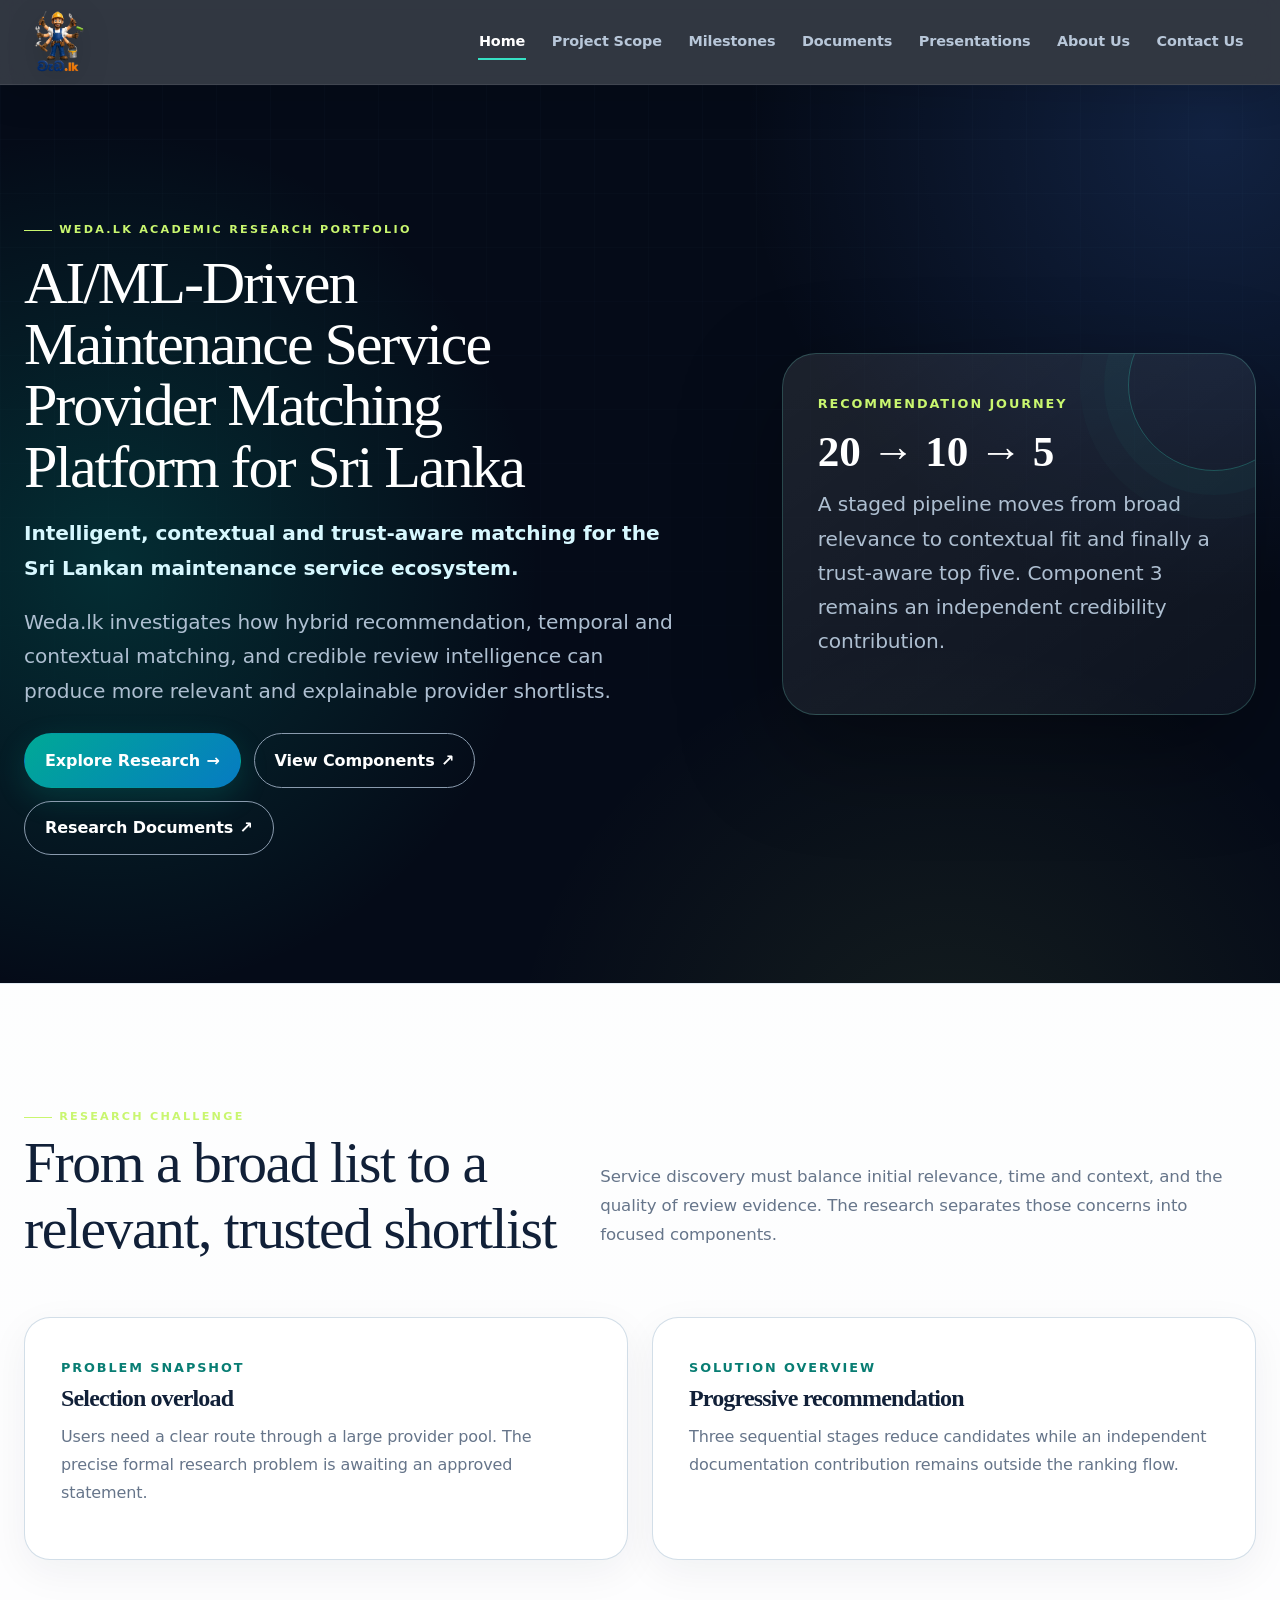
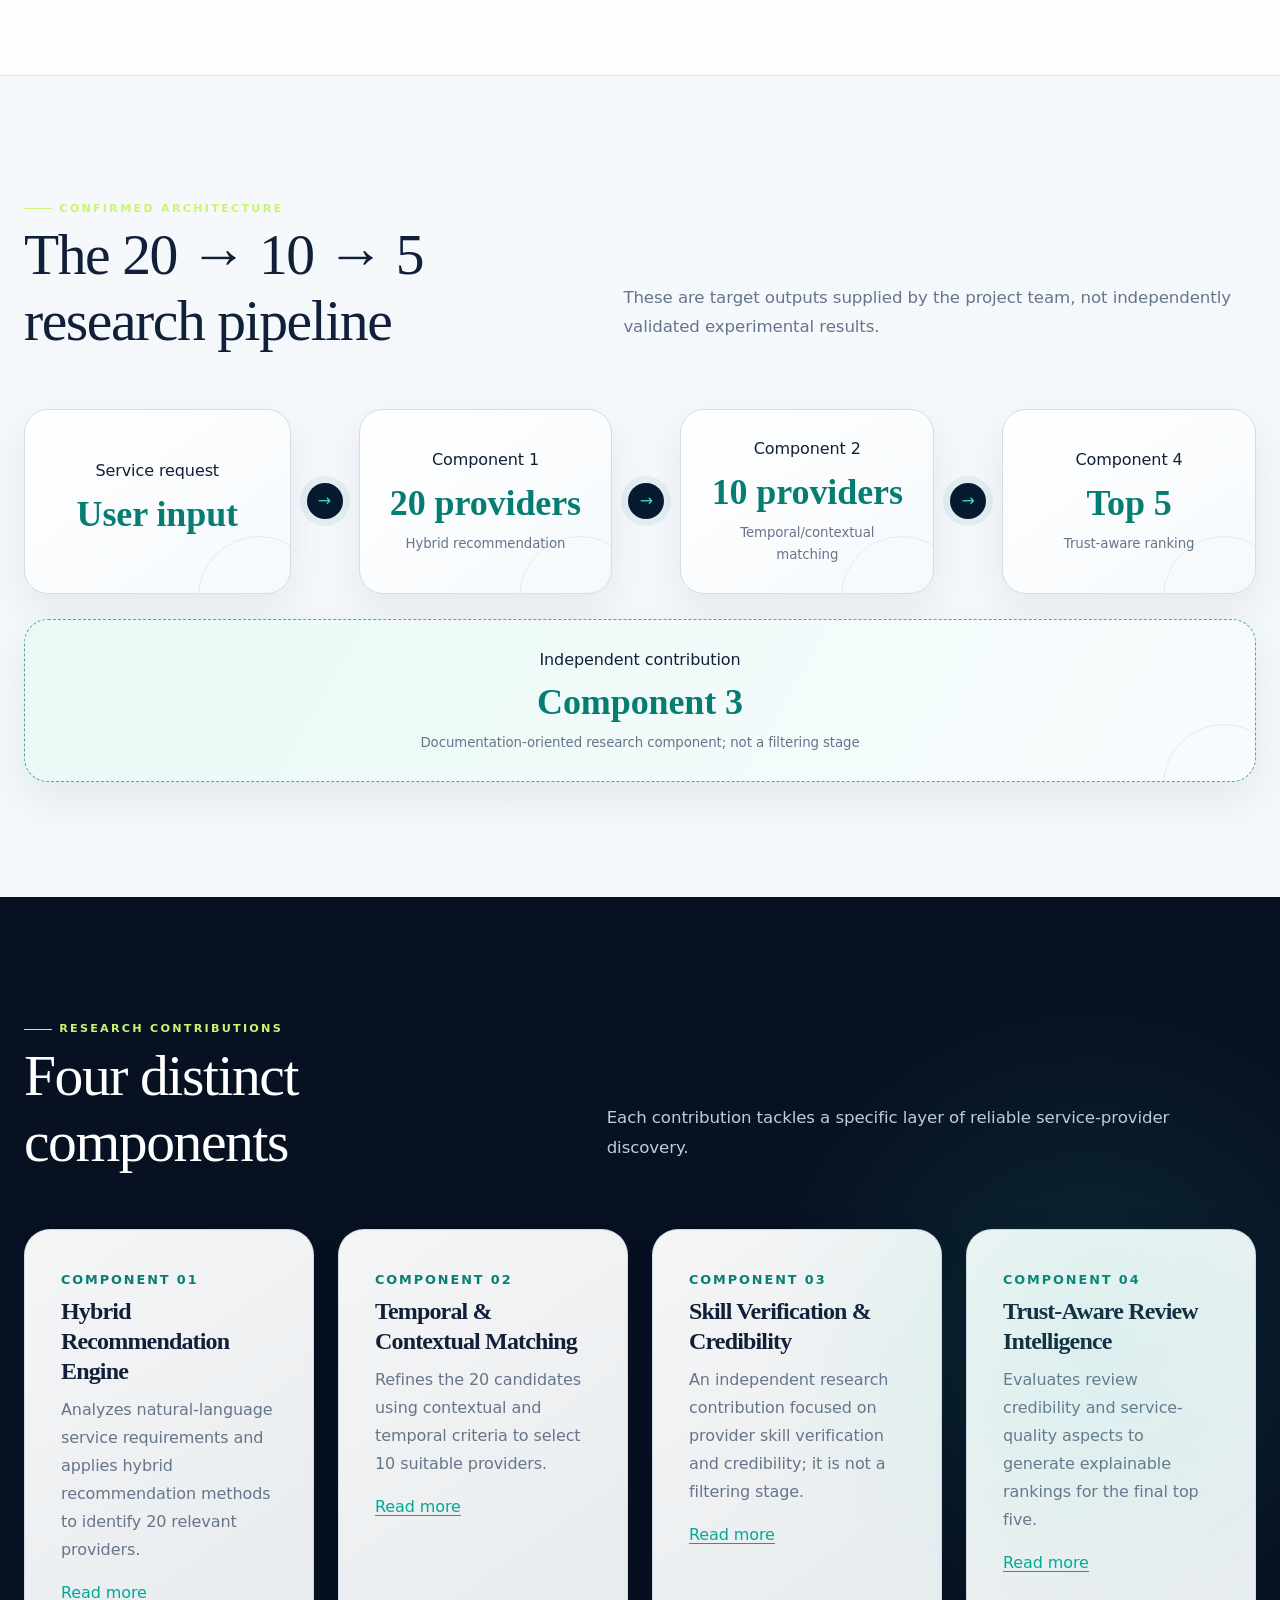
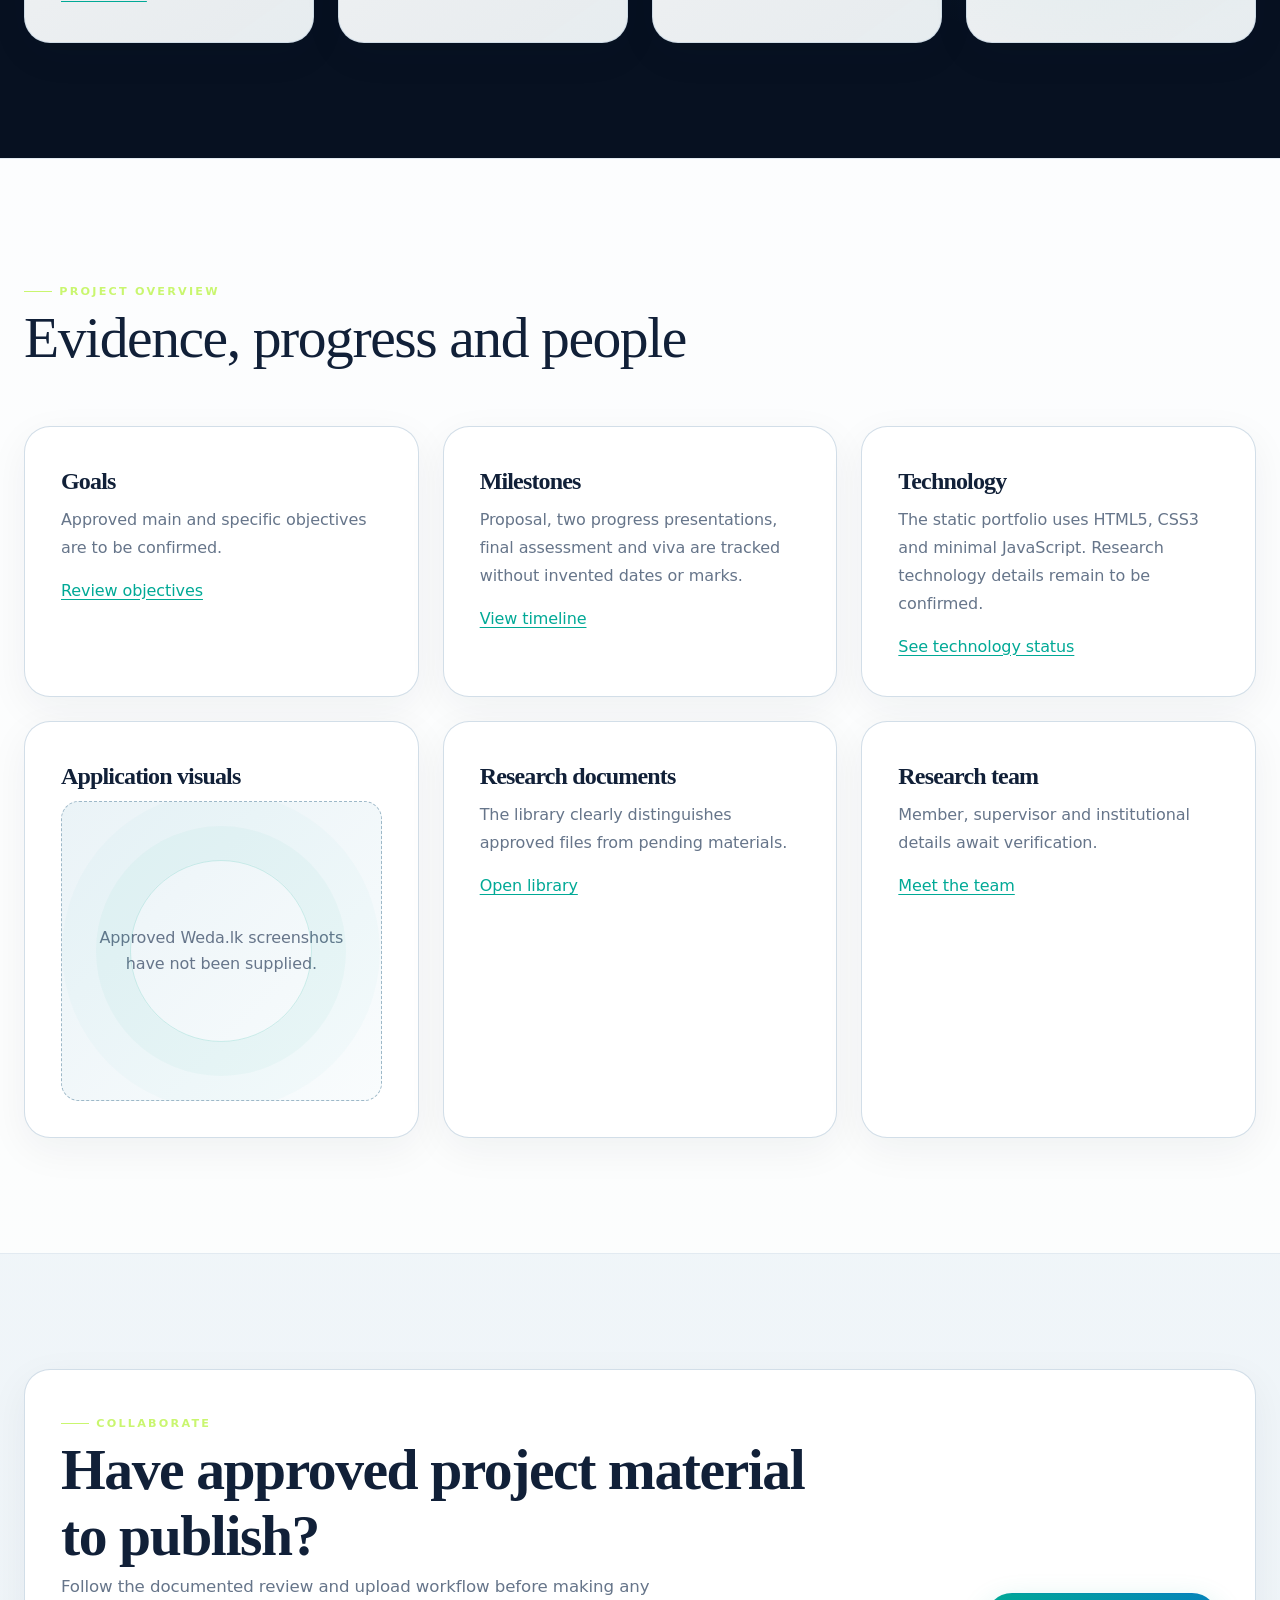
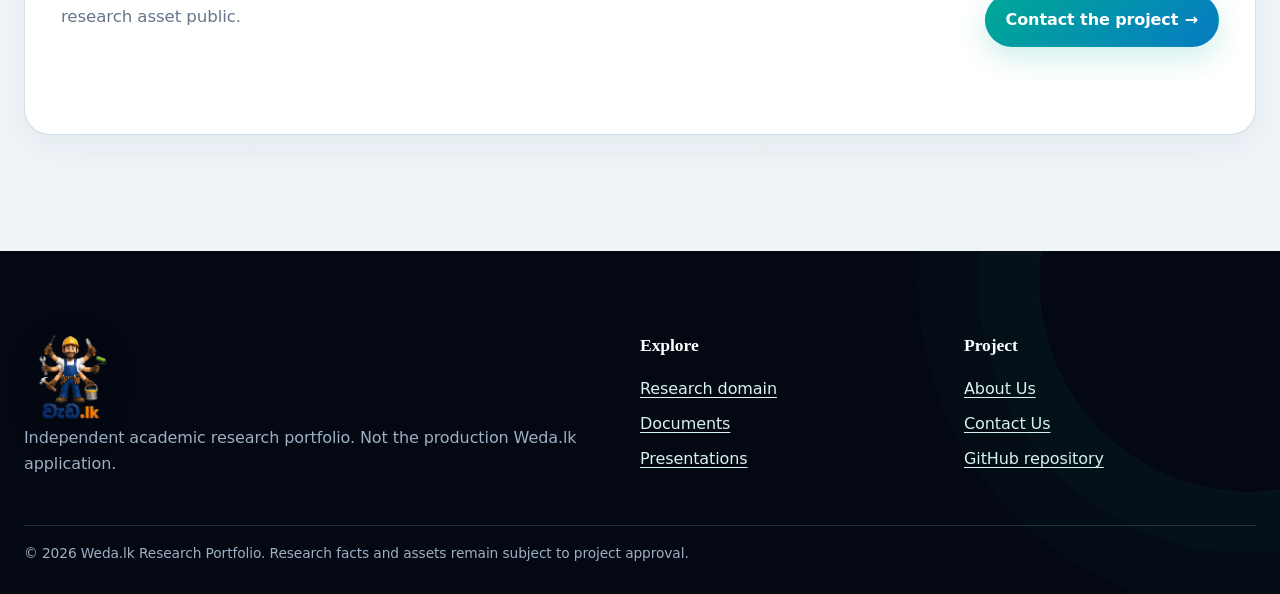
==== commit e81515cd: "Update research topic and hero typography" ====
--- a/index.html
+++ b/index.html
@@ -1,6 +1,6 @@
 <!doctype html><html lang="en"><head><meta charset="utf-8"><meta name="viewport" content="width=device-width,initial-scale=1"><title>Weda.lk Research Portfolio | Home</title><meta name="description" content="Academic research portfolio for the Weda.lk service-provider recommendation project."><meta property="og:title" content="Weda.lk Research Portfolio"><meta property="og:description" content="Explore the Weda.lk research architecture, methodology, milestones and approved outputs."><meta property="og:type" content="website"><link rel="icon" type="image/png" href="./assets/icons/Logo.png"><link rel="stylesheet" href="./css/style.css"><link rel="stylesheet" href="./css/enhancements.css?v=2"><script defer src="./js/main.js"></script></head><body><a class="skip-link" href="#main">Skip to content</a>
 <header class="site-header"><nav class="container nav-wrap" aria-label="Primary"><a class="brand" href="./index.html" aria-label="Weda.lk Research home"><img class="brand-logo" src="./assets/icons/Logo.png" alt="Weda.lk"></a><button class="menu-toggle" aria-expanded="false" aria-controls="primary-nav">Menu</button><ul class="nav-list" id="primary-nav"><li><a aria-current="page" href="./index.html">Home</a></li><li><a href="./domain.html">Project Scope</a></li><li><a href="./milestones.html">Milestones</a></li><li><a href="./documents.html">Documents</a></li><li><a href="./presentations.html">Presentations</a></li><li><a href="./about.html">About Us</a></li><li><a href="./contact.html">Contact Us</a></li></ul></nav></header>
-<main id="main"><section class="hero"><div class="container hero-grid"><div><span class="eyebrow">Weda.lk academic research portfolio</span><h1>Reliable service matching, shaped by context and trust.</h1><p class="hero-title">An Integrated Hybrid Recommendation and Trust-Aware Review Intelligence Framework for Reliable Service Provider Matching</p><p>Weda.lk investigates how hybrid recommendation, temporal and contextual matching, and credible review intelligence can produce more relevant and explainable provider shortlists.</p><div class="actions"><a class="button" href="./domain.html">Explore Research</a><a class="button button-secondary" href="#components">View Components</a><a class="button button-secondary" href="./documents.html">Research Documents</a></div></div><aside class="hero-card" aria-label="Research architecture"><span class="kicker">Recommendation journey</span><strong>20 → 10 → 5</strong><p>A staged pipeline moves from broad relevance to contextual fit and finally a trust-aware top five. Component 3 remains an independent credibility contribution.</p></aside></div></section>
+<main id="main"><section class="hero"><div class="container hero-grid"><div><span class="eyebrow">Weda.lk academic research portfolio</span><h1>AI/ML-Driven Maintenance Service Provider Matching Platform for Sri Lanka</h1><p class="hero-title">Intelligent, contextual and trust-aware matching for the Sri Lankan maintenance service ecosystem.</p><p>Weda.lk investigates how hybrid recommendation, temporal and contextual matching, and credible review intelligence can produce more relevant and explainable provider shortlists.</p><div class="actions"><a class="button" href="./domain.html">Explore Research</a><a class="button button-secondary" href="#components">View Components</a><a class="button button-secondary" href="./documents.html">Research Documents</a></div></div><aside class="hero-card" aria-label="Research architecture"><span class="kicker">Recommendation journey</span><strong>20 → 10 → 5</strong><p>A staged pipeline moves from broad relevance to contextual fit and finally a trust-aware top five. Component 3 remains an independent credibility contribution.</p></aside></div></section>
 <section class="section section-white"><div class="container"><div class="section-head"><div><span class="eyebrow">Research challenge</span><h2>From a broad list to a relevant, trusted shortlist</h2></div><p>Service discovery must balance initial relevance, time and context, and the quality of review evidence. The research separates those concerns into focused components.</p></div><div class="grid grid-2"><article class="card reveal"><span class="kicker">Problem snapshot</span><h3>Selection overload</h3><p>Users need a clear route through a large provider pool. The precise formal research problem is awaiting an approved statement.</p></article><article class="card reveal"><span class="kicker">Solution overview</span><h3>Progressive recommendation</h3><p>Three sequential stages reduce candidates while an independent documentation contribution remains outside the ranking flow.</p></article></div></div></section>
 <section class="section"><div class="container"><div class="section-head"><div><span class="eyebrow">Confirmed architecture</span><h2>The 20 → 10 → 5 research pipeline</h2></div><p>These are target outputs supplied by the project team, not independently validated experimental results.</p></div><div class="flow" aria-label="Recommendation pipeline"><div class="flow-step"><span>Service request</span><strong>User input</strong></div><span class="flow-arrow" aria-hidden="true">→</span><div class="flow-step"><span>Component 1</span><strong>20 providers</strong><small>Hybrid recommendation</small></div><span class="flow-arrow" aria-hidden="true">→</span><div class="flow-step"><span>Component 2</span><strong>10 providers</strong><small>Temporal/contextual matching</small></div><span class="flow-arrow" aria-hidden="true">→</span><div class="flow-step"><span>Component 4</span><strong>Top 5</strong><small>Trust-aware ranking</small></div></div><div class="flow-step independent"><span>Independent contribution</span><strong>Component 3</strong><small>Documentation-oriented research component; not a filtering stage</small></div></div></section>
 <section class="section section-dark" id="components"><div class="container"><div class="section-head"><div><span class="eyebrow">Research contributions</span><h2>Four distinct components</h2></div><p>Each contribution tackles a specific layer of reliable service-provider discovery.</p></div><div class="grid grid-4"><article class="card"><span class="kicker">Component 01</span><h3>Hybrid Recommendation Engine</h3><p>Analyzes natural-language service requirements and applies hybrid recommendation methods to identify 20 relevant providers.</p><a href="./domain.html#component-1">Read more</a></article><article class="card"><span class="kicker">Component 02</span><h3>Temporal &amp; Contextual Matching</h3><p>Refines the 20 candidates using contextual and temporal criteria to select 10 suitable providers.</p><a href="./domain.html#component-2">Read more</a></article><article class="card"><span class="kicker">Component 03</span><h3>Skill Verification &amp; Credibility</h3><p>An independent research contribution focused on provider skill verification and credibility; it is not a filtering stage.</p><a href="./domain.html#component-3">Read more</a></article><article class="card"><span class="kicker">Component 04</span><h3>Trust-Aware Review Intelligence</h3><p>Evaluates review credibility and service-quality aspects to generate explainable rankings for the final top five.</p><a href="./domain.html#component-4">Read more</a></article></div></div></section>
--- a/css/enhancements.css
+++ b/css/enhancements.css
@@ -21,3 +21,5 @@
 .brand-logo{display:block;width:auto;height:68px;object-fit:contain;filter:drop-shadow(0 7px 16px rgba(0,0,0,.2))}
 .site-footer .brand-logo{height:94px}
 @media(max-width:950px){.brand-logo{height:58px}.site-footer .brand-logo{height:82px}}
+.hero h1{max-width:19ch;font-size:clamp(2.7rem,4.7vw,5rem);line-height:1.02;letter-spacing:-.035em}
+@media(max-width:680px){.hero h1{max-width:none;font-size:clamp(2.25rem,11vw,3.25rem);line-height:1.06}}
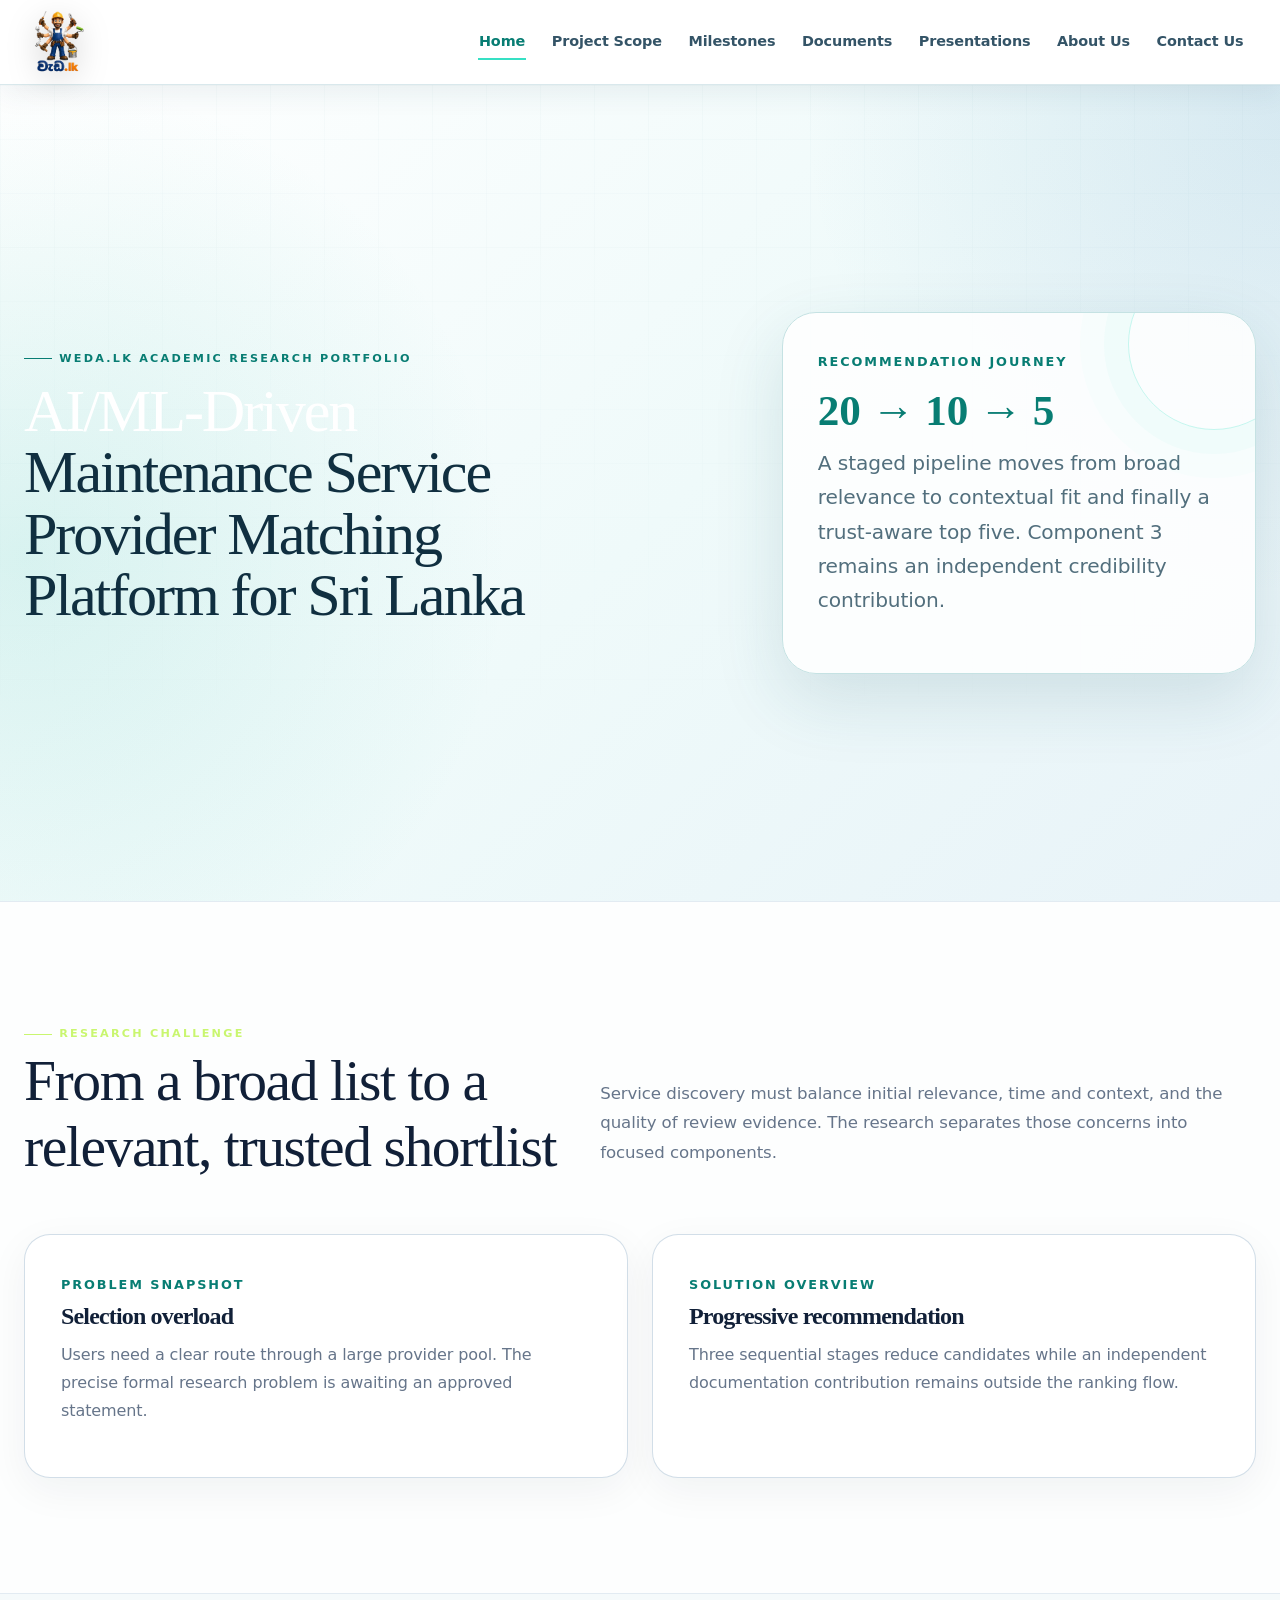
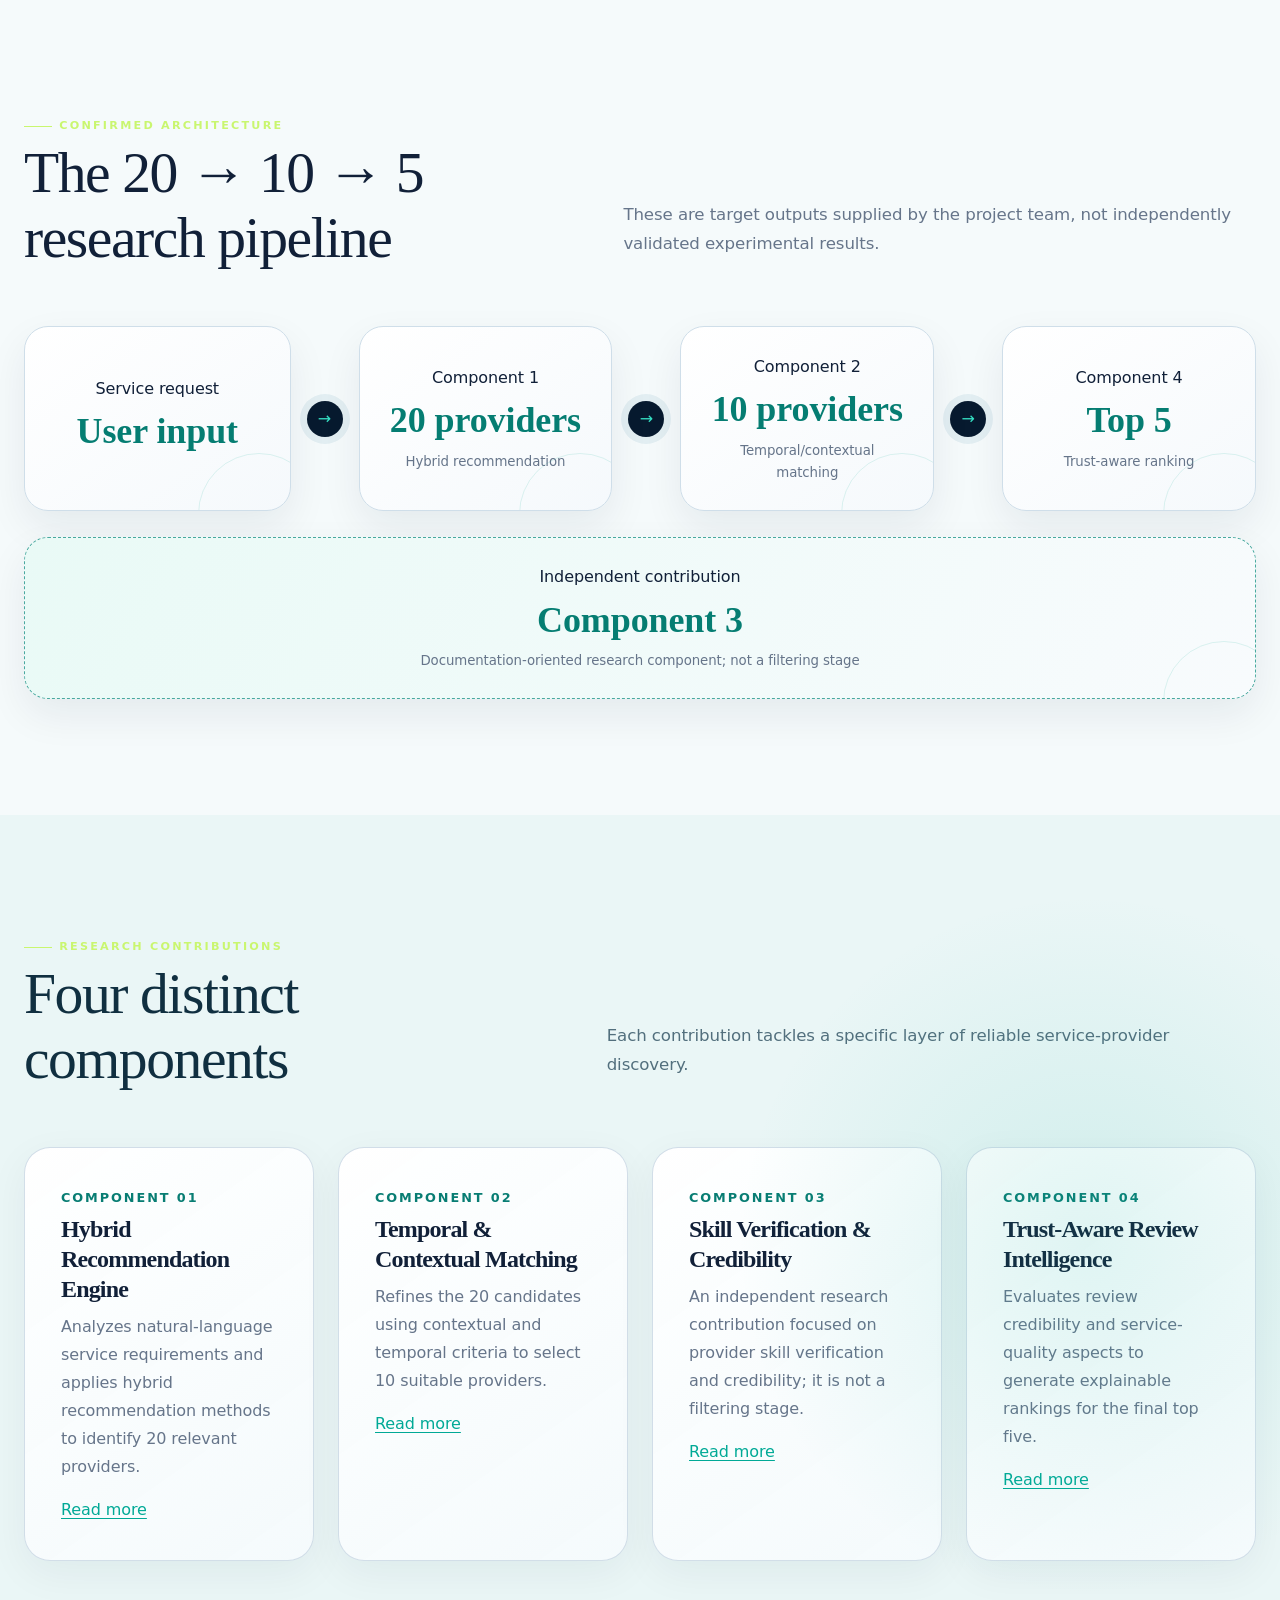
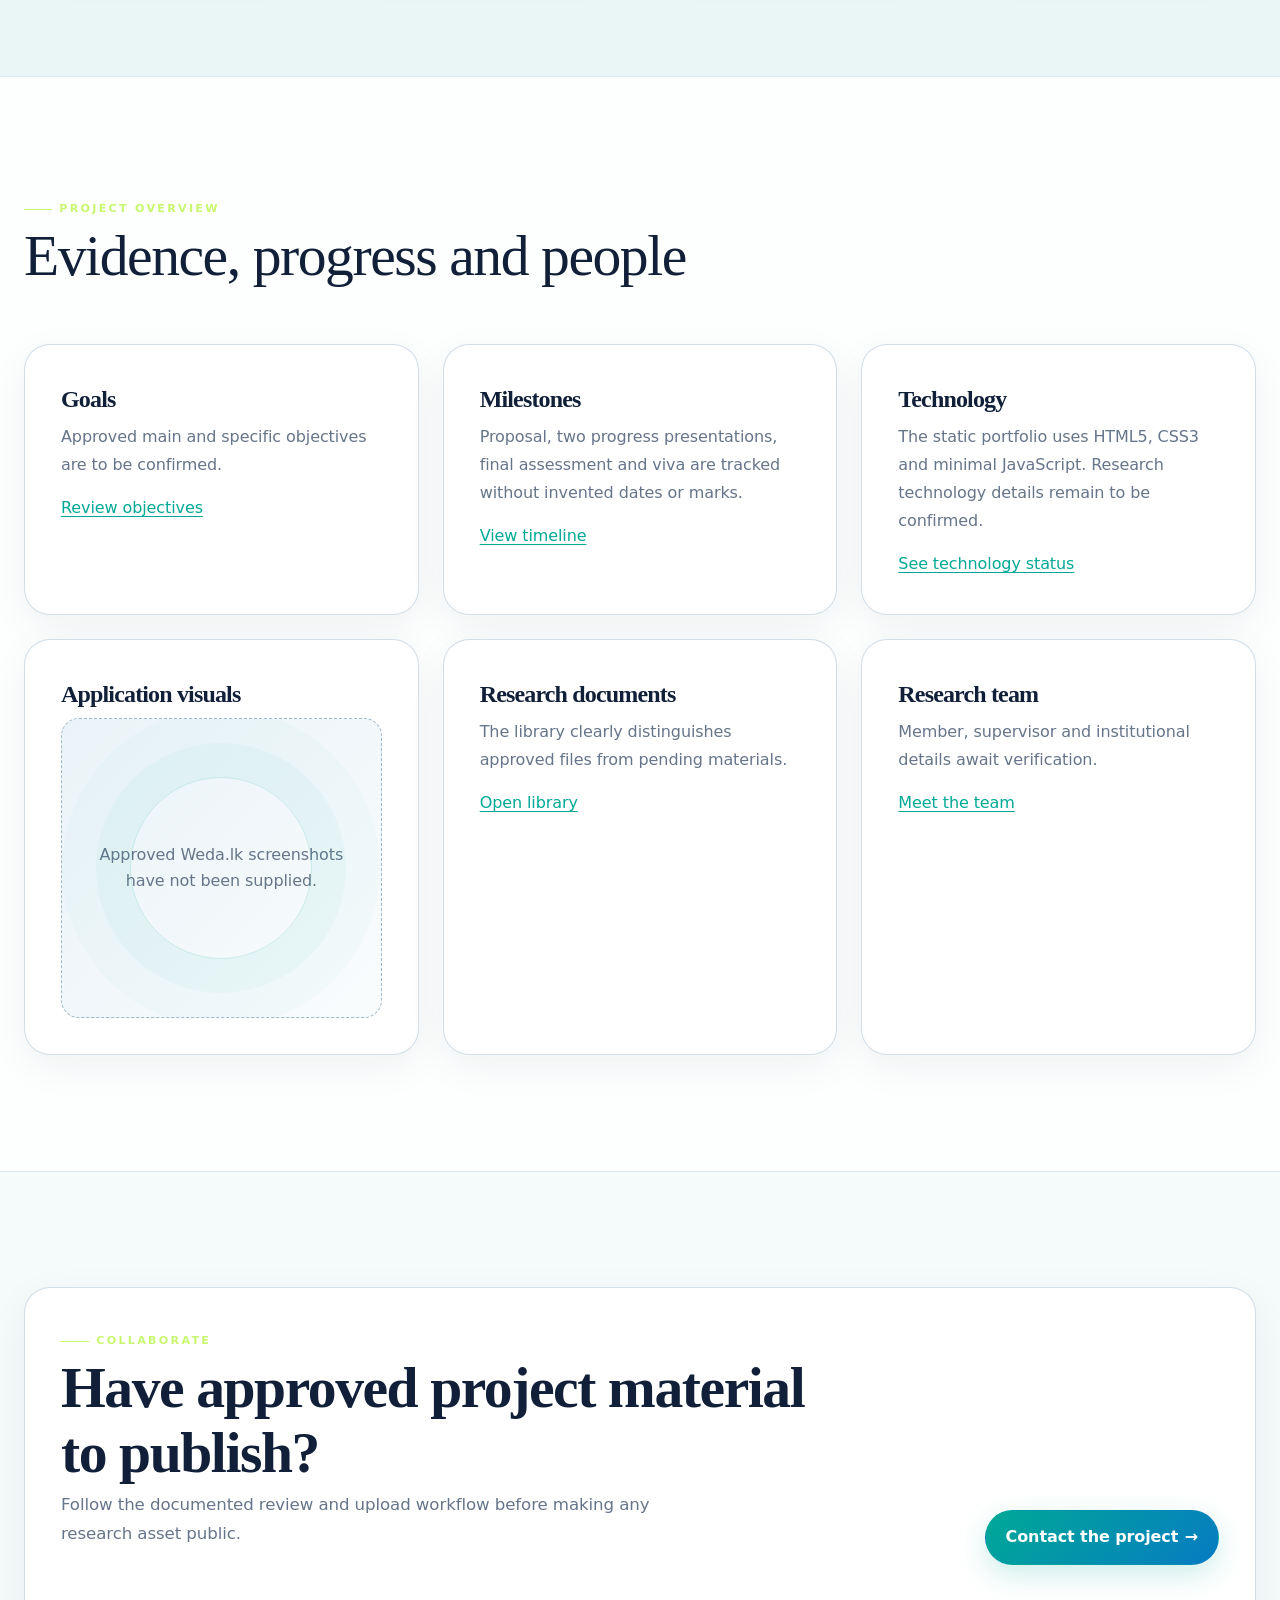
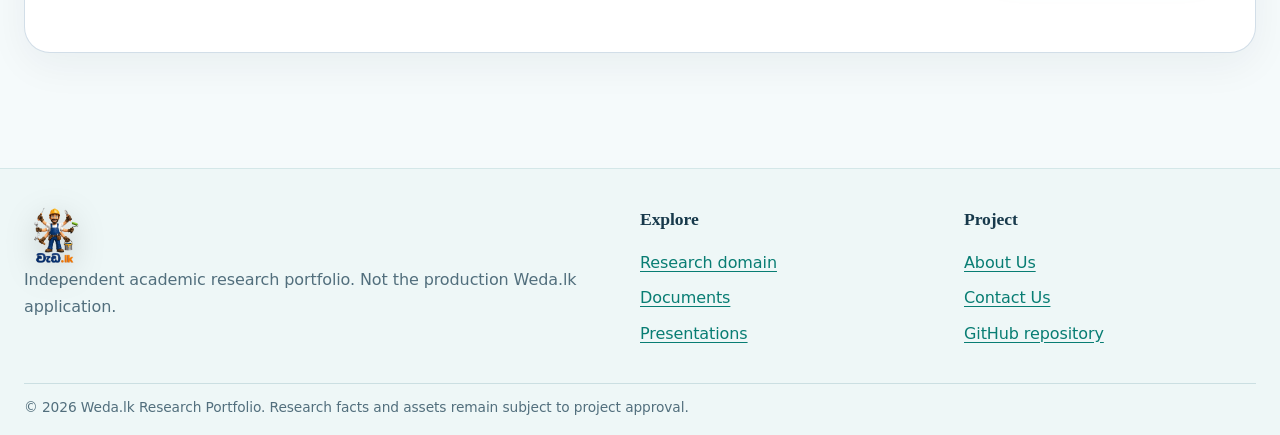
==== commit 2c28c275: "Refresh site with light palette and compact footer" ====
--- a/index.html
+++ b/index.html
@@ -1,6 +1,6 @@
 <!doctype html><html lang="en"><head><meta charset="utf-8"><meta name="viewport" content="width=device-width,initial-scale=1"><title>Weda.lk Research Portfolio | Home</title><meta name="description" content="Academic research portfolio for the Weda.lk service-provider recommendation project."><meta property="og:title" content="Weda.lk Research Portfolio"><meta property="og:description" content="Explore the Weda.lk research architecture, methodology, milestones and approved outputs."><meta property="og:type" content="website"><link rel="icon" type="image/png" href="./assets/icons/Logo.png"><link rel="stylesheet" href="./css/style.css"><link rel="stylesheet" href="./css/enhancements.css?v=2"><script defer src="./js/main.js"></script></head><body><a class="skip-link" href="#main">Skip to content</a>
 <header class="site-header"><nav class="container nav-wrap" aria-label="Primary"><a class="brand" href="./index.html" aria-label="Weda.lk Research home"><img class="brand-logo" src="./assets/icons/Logo.png" alt="Weda.lk"></a><button class="menu-toggle" aria-expanded="false" aria-controls="primary-nav">Menu</button><ul class="nav-list" id="primary-nav"><li><a aria-current="page" href="./index.html">Home</a></li><li><a href="./domain.html">Project Scope</a></li><li><a href="./milestones.html">Milestones</a></li><li><a href="./documents.html">Documents</a></li><li><a href="./presentations.html">Presentations</a></li><li><a href="./about.html">About Us</a></li><li><a href="./contact.html">Contact Us</a></li></ul></nav></header>
-<main id="main"><section class="hero"><div class="container hero-grid"><div><span class="eyebrow">Weda.lk academic research portfolio</span><h1>AI/ML-Driven Maintenance Service Provider Matching Platform for Sri Lanka</h1><p class="hero-title">Intelligent, contextual and trust-aware matching for the Sri Lankan maintenance service ecosystem.</p><p>Weda.lk investigates how hybrid recommendation, temporal and contextual matching, and credible review intelligence can produce more relevant and explainable provider shortlists.</p><div class="actions"><a class="button" href="./domain.html">Explore Research</a><a class="button button-secondary" href="#components">View Components</a><a class="button button-secondary" href="./documents.html">Research Documents</a></div></div><aside class="hero-card" aria-label="Research architecture"><span class="kicker">Recommendation journey</span><strong>20 → 10 → 5</strong><p>A staged pipeline moves from broad relevance to contextual fit and finally a trust-aware top five. Component 3 remains an independent credibility contribution.</p></aside></div></section>
+<main id="main"><section class="hero"><div class="container hero-grid"><div><span class="eyebrow">Weda.lk academic research portfolio</span><h1>AI/ML-Driven Maintenance Service Provider Matching Platform for Sri Lanka</h1></div><aside class="hero-card" aria-label="Research architecture"><span class="kicker">Recommendation journey</span><strong>20 → 10 → 5</strong><p>A staged pipeline moves from broad relevance to contextual fit and finally a trust-aware top five. Component 3 remains an independent credibility contribution.</p></aside></div></section>
 <section class="section section-white"><div class="container"><div class="section-head"><div><span class="eyebrow">Research challenge</span><h2>From a broad list to a relevant, trusted shortlist</h2></div><p>Service discovery must balance initial relevance, time and context, and the quality of review evidence. The research separates those concerns into focused components.</p></div><div class="grid grid-2"><article class="card reveal"><span class="kicker">Problem snapshot</span><h3>Selection overload</h3><p>Users need a clear route through a large provider pool. The precise formal research problem is awaiting an approved statement.</p></article><article class="card reveal"><span class="kicker">Solution overview</span><h3>Progressive recommendation</h3><p>Three sequential stages reduce candidates while an independent documentation contribution remains outside the ranking flow.</p></article></div></div></section>
 <section class="section"><div class="container"><div class="section-head"><div><span class="eyebrow">Confirmed architecture</span><h2>The 20 → 10 → 5 research pipeline</h2></div><p>These are target outputs supplied by the project team, not independently validated experimental results.</p></div><div class="flow" aria-label="Recommendation pipeline"><div class="flow-step"><span>Service request</span><strong>User input</strong></div><span class="flow-arrow" aria-hidden="true">→</span><div class="flow-step"><span>Component 1</span><strong>20 providers</strong><small>Hybrid recommendation</small></div><span class="flow-arrow" aria-hidden="true">→</span><div class="flow-step"><span>Component 2</span><strong>10 providers</strong><small>Temporal/contextual matching</small></div><span class="flow-arrow" aria-hidden="true">→</span><div class="flow-step"><span>Component 4</span><strong>Top 5</strong><small>Trust-aware ranking</small></div></div><div class="flow-step independent"><span>Independent contribution</span><strong>Component 3</strong><small>Documentation-oriented research component; not a filtering stage</small></div></div></section>
 <section class="section section-dark" id="components"><div class="container"><div class="section-head"><div><span class="eyebrow">Research contributions</span><h2>Four distinct components</h2></div><p>Each contribution tackles a specific layer of reliable service-provider discovery.</p></div><div class="grid grid-4"><article class="card"><span class="kicker">Component 01</span><h3>Hybrid Recommendation Engine</h3><p>Analyzes natural-language service requirements and applies hybrid recommendation methods to identify 20 relevant providers.</p><a href="./domain.html#component-1">Read more</a></article><article class="card"><span class="kicker">Component 02</span><h3>Temporal &amp; Contextual Matching</h3><p>Refines the 20 candidates using contextual and temporal criteria to select 10 suitable providers.</p><a href="./domain.html#component-2">Read more</a></article><article class="card"><span class="kicker">Component 03</span><h3>Skill Verification &amp; Credibility</h3><p>An independent research contribution focused on provider skill verification and credibility; it is not a filtering stage.</p><a href="./domain.html#component-3">Read more</a></article><article class="card"><span class="kicker">Component 04</span><h3>Trust-Aware Review Intelligence</h3><p>Evaluates review credibility and service-quality aspects to generate explainable rankings for the final top five.</p><a href="./domain.html#component-4">Read more</a></article></div></div></section>
--- a/css/enhancements.css
+++ b/css/enhancements.css
@@ -23,3 +23,18 @@
 @media(max-width:950px){.brand-logo{height:58px}.site-footer .brand-logo{height:82px}}
 .hero h1{max-width:19ch;font-size:clamp(2.7rem,4.7vw,5rem);line-height:1.02;letter-spacing:-.035em}
 @media(max-width:680px){.hero h1{max-width:none;font-size:clamp(2.25rem,11vw,3.25rem);line-height:1.06}}
+
+/* Light Weda palette */
+body{background:#f5fafb}
+.site-header,.site-header.is-scrolled{background:rgba(255,255,255,.96);border-bottom:1px solid #d9e8ec;box-shadow:0 8px 28px rgba(24,67,84,.08)}
+.nav-list a{color:#345467}.nav-list a:hover,.nav-list a[aria-current=page]{color:#087d73}.menu-toggle{color:#17394b;border-color:#9ab5c1}
+.hero,.page-hero{color:#102f40;background:linear-gradient(135deg,#fff 0%,#effafa 52%,#e8f3f8 100%)}
+.hero:before,.page-hero:before{background:radial-gradient(circle at 20% 55%,rgba(33,183,166,.15),transparent 27%),radial-gradient(circle at 82% 20%,rgba(70,137,188,.14),transparent 25%)}
+.hero:after{opacity:.28;background-image:linear-gradient(rgba(55,130,145,.09) 1px,transparent 1px),linear-gradient(90deg,rgba(55,130,145,.09) 1px,transparent 1px)}
+.hero h1,.page-hero h1{color:#102f40}.hero .eyebrow,.page-hero .eyebrow{color:#087d73}.page-hero p{color:#526f7d}
+.hero-card{background:rgba(255,255,255,.86);border-color:#c5e2e3;box-shadow:0 25px 70px rgba(31,92,107,.14)}
+.hero-card strong{color:#087d73}.hero-card p{color:#526f7d}.hero-card .kicker{color:#087d73}
+.section-dark{background:#eaf6f6;color:#102f40}.section-dark:after{background:radial-gradient(circle at 85% 50%,rgba(33,183,166,.13),transparent 30%)}.section-dark .section-head p{color:#526f7d}
+.category-card-accent{background:linear-gradient(145deg,#e5f6f4,#dceef5);color:#102f40}.category-card-accent small{color:#526f7d}
+.site-footer{padding:2.25rem 0 1rem;background:#eef7f7;color:#526f7d;border-top:1px solid #d4e7e8}.site-footer:before{display:none}.site-footer strong{color:#17394b}.site-footer a{color:#087d73}.site-footer .brand-logo{height:62px}.subfooter{margin-top:1.25rem;padding-top:.75rem;border-top-color:#cbdfe2}
+@media(max-width:950px){.nav-list{background:#fff;border-color:#d9e8ec;box-shadow:0 18px 40px rgba(24,67,84,.14)}.site-footer .brand-logo{height:58px}}
